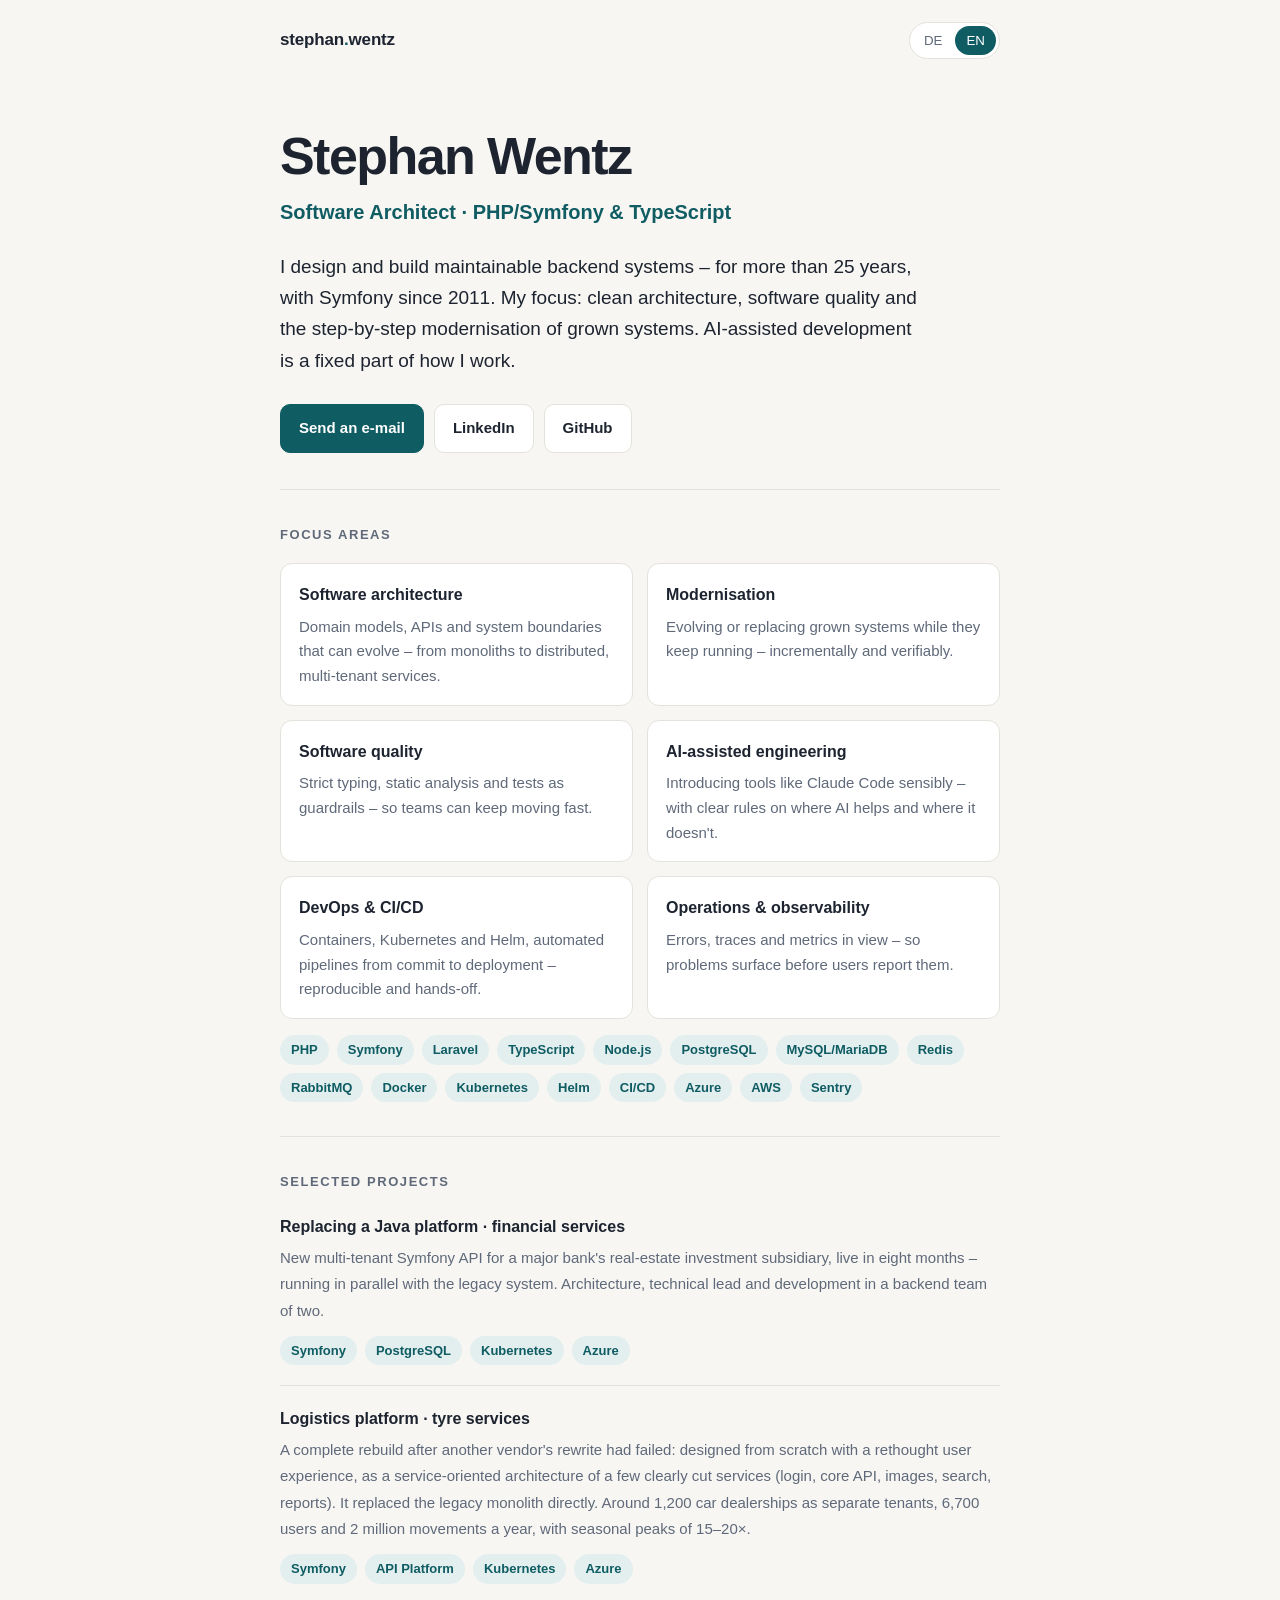
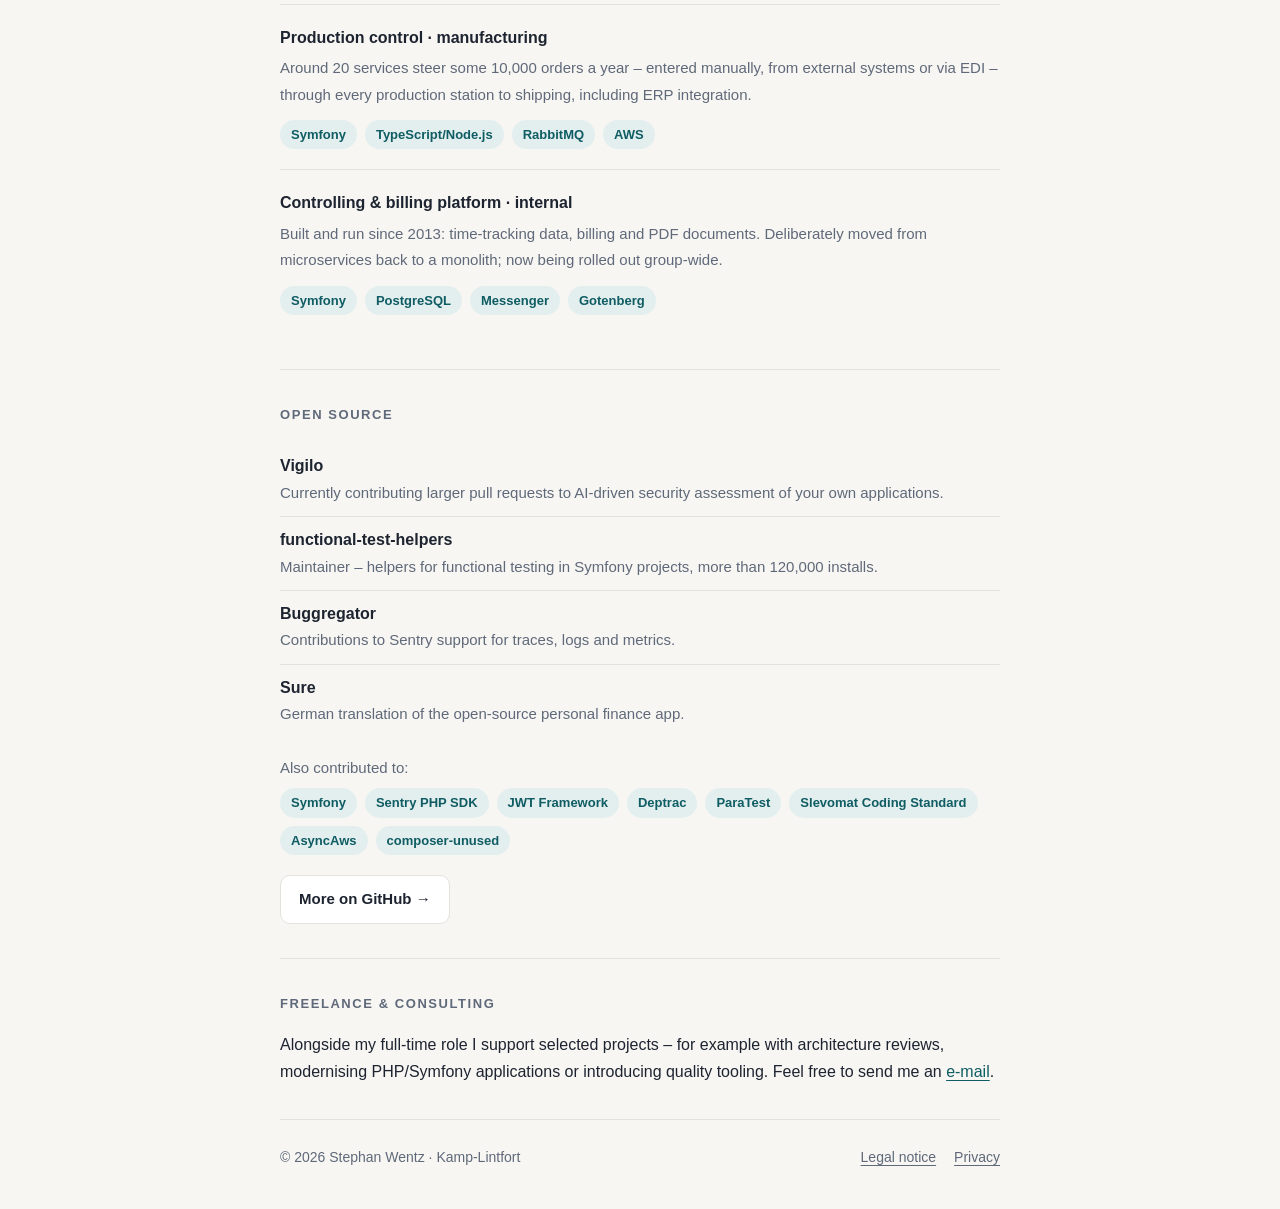
==== index.html @ f04473b8 "Open-Graph-Tags und Vorschaubild für geteilte Links Co-Authored-By: Claude Opus 5.5 <noreply@anthrop" ====
<!doctype html>
<html lang="de">
<head>
<meta charset="utf-8">
<meta name="viewport" content="width=device-width, initial-scale=1">
<title>Stephan Wentz – Software Architect</title>
<meta name="title-de" content="Stephan Wentz – Software Architect">
<meta name="title-en" content="Stephan Wentz – Software Architect">
<meta name="description" content="Stephan Wentz – Software Architect und Backend Engineer für PHP/Symfony und TypeScript. Architektur, Modernisierung, Software-Qualität und Open Source.">
<link rel="canonical" href="https://wentz.it/">
<meta property="og:type" content="website">
<meta property="og:url" content="https://wentz.it/">
<meta property="og:site_name" content="wentz.it">
<meta property="og:title" content="Stephan Wentz – Software Architect">
<meta property="og:description" content="Software Architect für PHP/Symfony und TypeScript: Architektur, Modernisierung gewachsener Systeme, Software-Qualität und Open Source.">
<meta property="og:image" content="https://wentz.it/og-image.png">
<meta property="og:image:width" content="1200">
<meta property="og:image:height" content="630">
<meta property="og:image:alt" content="Stephan Wentz – Software Architect · PHP/Symfony &amp; TypeScript">
<meta property="og:locale" content="de_DE">
<meta property="og:locale:alternate" content="en_US">
<meta name="twitter:card" content="summary_large_image">
<link rel="icon" href="favicon.svg" type="image/svg+xml">
<link rel="icon" href="favicon.ico" sizes="any">
<link rel="apple-touch-icon" href="apple-touch-icon.png">
<link rel="stylesheet" href="style.css">
<script src="lang.js"></script>
</head>
<body>
<div class="wrap">
  <header class="top">
    <a class="mark" href="/">stephan<span>.</span>wentz</a>
    <div class="langswitch" role="group" aria-label="Sprache / Language">
      <button type="button" data-lang="de" aria-pressed="true">DE</button>
      <button type="button" data-lang="en" aria-pressed="false">EN</button>
    </div>
  </header>

  <main>
    <div class="hero">
      <h1>Stephan Wentz</h1>
      <p class="role">Software Architect · PHP/Symfony &amp; TypeScript</p>
      <p class="lead" lang="de">Ich entwerfe und baue wartbare Backend-Systeme – seit über 25 Jahren, seit 2011 mit Symfony. Mein Fokus: saubere Architektur, Software-Qualität und die schrittweise Modernisierung gewachsener Systeme. KI-gestützte Entwicklung gehört für mich fest zum Alltag.</p>
      <p class="lead" lang="en">I design and build maintainable backend systems – for more than 25 years, with Symfony since 2011. My focus: clean architecture, software quality and the step-by-step modernisation of grown systems. AI-assisted development is a fixed part of how I work.</p>
      <div class="cta">
        <a class="btn primary" href="mailto:stephan@wentz.it"><span lang="de">E-Mail schreiben</span><span lang="en">Send an e-mail</span></a>
        <a class="btn" href="https://www.linkedin.com/in/stephan-wentz" rel="me">LinkedIn</a>
        <a class="btn" href="https://github.com/temp" rel="me">GitHub</a>
      </div>
    </div>

    <section>
      <h2><span lang="de">Schwerpunkte</span><span lang="en">Focus areas</span></h2>
      <div class="grid">
        <div class="card">
          <h3 lang="de">Software-Architektur</h3><h3 lang="en">Software architecture</h3>
          <p lang="de">Domänenmodelle, Schnittstellen und Systemgrenzen, die mitwachsen – vom Monolithen bis zu verteilten, mandantenfähigen Services.</p>
          <p lang="en">Domain models, APIs and system boundaries that can evolve – from monoliths to distributed, multi-tenant services.</p>
        </div>
        <div class="card">
          <h3 lang="de">Modernisierung</h3><h3 lang="en">Modernisation</h3>
          <p lang="de">Gewachsene Systeme im laufenden Betrieb weiterentwickeln oder ablösen – schrittweise und überprüfbar.</p>
          <p lang="en">Evolving or replacing grown systems while they keep running – incrementally and verifiably.</p>
        </div>
        <div class="card">
          <h3 lang="de">Software-Qualität</h3><h3 lang="en">Software quality</h3>
          <p lang="de">Strikte Typisierung, statische Analyse und Tests als Leitplanken – damit Teams schnell bleiben.</p>
          <p lang="en">Strict typing, static analysis and tests as guardrails – so teams can keep moving fast.</p>
        </div>
        <div class="card">
          <h3 lang="de">KI-gestützte Entwicklung</h3><h3 lang="en">AI-assisted engineering</h3>
          <p lang="de">Werkzeuge wie Claude Code sinnvoll einführen – mit klaren Regeln, wo KI hilft und wo nicht.</p>
          <p lang="en">Introducing tools like Claude Code sensibly – with clear rules on where AI helps and where it doesn't.</p>
        </div>
        <div class="card">
          <h3>DevOps &amp; CI/CD</h3>
          <p lang="de">Container, Kubernetes und Helm, automatisierte Pipelines vom Commit bis zum Deployment – reproduzierbar und ohne Handarbeit.</p>
          <p lang="en">Containers, Kubernetes and Helm, automated pipelines from commit to deployment – reproducible and hands-off.</p>
        </div>
        <div class="card">
          <h3 lang="de">Betrieb &amp; Observability</h3><h3 lang="en">Operations &amp; observability</h3>
          <p lang="de">Fehler, Traces und Metriken im Blick – damit Probleme auffallen, bevor Nutzer sie melden.</p>
          <p lang="en">Errors, traces and metrics in view – so problems surface before users report them.</p>
        </div>
      </div>
      <div class="tags">
        <span class="tag">PHP</span><span class="tag">Symfony</span><span class="tag">Laravel</span><span class="tag">TypeScript</span><span class="tag">Node.js</span>
        <span class="tag">PostgreSQL</span><span class="tag">MySQL/MariaDB</span><span class="tag">Redis</span><span class="tag">RabbitMQ</span><span class="tag">Docker</span><span class="tag">Kubernetes</span>
        <span class="tag">Helm</span><span class="tag">CI/CD</span><span class="tag">Azure</span><span class="tag">AWS</span><span class="tag">Sentry</span>
      </div>
    </section>

    <section>
      <h2><span lang="de">Ausgewählte Projekte</span><span lang="en">Selected projects</span></h2>
      <ul class="plain projects">
        <li>
          <strong lang="de">Ablösung einer Java-Plattform · Finanzdienstleister</strong>
          <strong lang="en">Replacing a Java platform · financial services</strong>
          <span lang="de">Neue, mandantenfähige Symfony-API für die Immobilien-Investmenttochter einer Großbank, in acht Monaten live – im Parallelbetrieb mit dem Altsystem. Architektur, technische Leitung und Entwicklung in einem Backend-Team von zwei Personen.</span>
          <span lang="en">New multi-tenant Symfony API for a major bank's real-estate investment subsidiary, live in eight months – running in parallel with the legacy system. Architecture, technical lead and development in a backend team of two.</span>
          <span class="tags"><span class="tag">Symfony</span><span class="tag">PostgreSQL</span><span class="tag">Kubernetes</span><span class="tag">Azure</span></span>
        </li>
        <li>
          <strong lang="de">Logistikplattform · Reifenservice</strong>
          <strong lang="en">Logistics platform · tyre services</strong>
          <span lang="de">Kompletter Neubau, nachdem der Rewrite eines anderen Anbieters gescheitert war: von Grund auf neu konzipiert, Bedienung neu gedacht, als serviceorientierte Architektur mit wenigen, klar geschnittenen Services (Login, Kern-API, Bilder, Suche, Reports). Löste den alten Monolithen direkt ab. Rund 1.200 Autohäuser als eigene Mandanten, 6.700 Nutzer und 2 Mio. Bewegungen pro Jahr, mit saisonalen Lastspitzen um das 15- bis 20-Fache.</span>
          <span lang="en">A complete rebuild after another vendor's rewrite had failed: designed from scratch with a rethought user experience, as a service-oriented architecture of a few clearly cut services (login, core API, images, search, reports). It replaced the legacy monolith directly. Around 1,200 car dealerships as separate tenants, 6,700 users and 2 million movements a year, with seasonal peaks of 15–20×.</span>
          <span class="tags"><span class="tag">Symfony</span><span class="tag">API Platform</span><span class="tag">Kubernetes</span><span class="tag">Azure</span></span>
        </li>
        <li>
          <strong lang="de">Fertigungssteuerung · Industrie</strong>
          <strong lang="en">Production control · manufacturing</strong>
          <span lang="de">Rund 20 Services steuern jährlich etwa 10.000 Aufträge – manuell, aus Fremdsystemen oder per EDI – durch alle Fertigungsstationen bis zum Versand, inklusive ERP-Anbindung.</span>
          <span lang="en">Around 20 services steer some 10,000 orders a year – entered manually, from external systems or via EDI – through every production station to shipping, including ERP integration.</span>
          <span class="tags"><span class="tag">Symfony</span><span class="tag">TypeScript/Node.js</span><span class="tag">RabbitMQ</span><span class="tag">AWS</span></span>
        </li>
        <li>
          <strong lang="de">Controlling- &amp; Abrechnungsplattform · intern</strong>
          <strong lang="en">Controlling &amp; billing platform · internal</strong>
          <span lang="de">Seit 2013 entwickelt und betrieben: Zeiterfassungsdaten, Abrechnung und PDF-Dokumente. Bewusst von Microservices zurück zum Monolithen geführt; wird inzwischen gruppenweit eingeführt.</span>
          <span lang="en">Built and run since 2013: time-tracking data, billing and PDF documents. Deliberately moved from microservices back to a monolith; now being rolled out group-wide.</span>
          <span class="tags"><span class="tag">Symfony</span><span class="tag">PostgreSQL</span><span class="tag">Messenger</span><span class="tag">Gotenberg</span></span>
        </li>
      </ul>
    </section>

    <section>
      <h2>Open Source</h2>
      <ul class="plain">
        <li><strong><a href="https://github.com/certeu/vigilo">Vigilo</a></strong>
          <span lang="de">Aktuell größere Beiträge zur KI-gestützten Sicherheitsprüfung eigener Anwendungen.</span>
          <span lang="en">Currently contributing larger pull requests to AI-driven security assessment of your own applications.</span></li>
        <li><strong><a href="https://github.com/brainbits/functional-test-helpers">functional-test-helpers</a></strong>
          <span lang="de">Maintainer – Hilfsmittel für funktionale Tests in Symfony-Projekten, über 120.000 Installationen.</span>
          <span lang="en">Maintainer – helpers for functional testing in Symfony projects, more than 120,000 installs.</span></li>
        <li><strong><a href="https://github.com/buggregator">Buggregator</a></strong>
          <span lang="de">Beiträge zur Sentry-Unterstützung für Traces, Logs und Metriken.</span>
          <span lang="en">Contributions to Sentry support for traces, logs and metrics.</span></li>
        <li><strong><a href="https://github.com/we-promise/sure">Sure</a></strong>
          <span lang="de">Deutsche Übersetzung der Open-Source-Finanz-App.</span>
          <span lang="en">German translation of the open-source personal finance app.</span></li>
      </ul>
      <p style="margin:18px 0 8px;color:var(--muted);font-size:15px"><span lang="de">Außerdem Beiträge zu:</span><span lang="en">Also contributed to:</span></p>
      <div class="tags" style="margin-top:0">
        <a class="tag" href="https://github.com/symfony/symfony">Symfony</a>
        <a class="tag" href="https://github.com/getsentry/sentry-php">Sentry PHP SDK</a>
        <a class="tag" href="https://github.com/web-token/jwt-framework">JWT Framework</a>
        <a class="tag" href="https://github.com/deptrac/deptrac">Deptrac</a>
        <a class="tag" href="https://github.com/paratestphp/paratest">ParaTest</a>
        <a class="tag" href="https://github.com/slevomat/coding-standard">Slevomat Coding Standard</a>
        <a class="tag" href="https://github.com/async-aws/aws">AsyncAws</a>
        <a class="tag" href="https://github.com/composer-unused/composer-unused">composer-unused</a>
      </div>
      <p style="margin:20px 0 0"><a class="btn" href="https://github.com/temp"><span lang="de">Mehr auf GitHub →</span><span lang="en">More on GitHub →</span></a></p>
    </section>

    <section>
      <h2><span lang="de">Freelance &amp; Beratung</span><span lang="en">Freelance &amp; consulting</span></h2>
      <p lang="de" style="margin:0">Neben meiner Festanstellung unterstütze ich ausgewählte Projekte – etwa bei Architektur-Reviews, der Modernisierung von PHP/Symfony-Anwendungen oder der Einführung von Qualitätswerkzeugen. Schreib mir gern eine <a href="mailto:stephan@wentz.it">E-Mail</a>.</p>
      <p lang="en" style="margin:0">Alongside my full-time role I support selected projects – for example with architecture reviews, modernising PHP/Symfony applications or introducing quality tooling. Feel free to send me an <a href="mailto:stephan@wentz.it">e-mail</a>.</p>
    </section>
  </main>

  <footer>
    <span>© 2026 Stephan Wentz · Kamp-Lintfort</span>
    <nav>
      <a href="impressum.html"><span lang="de">Impressum</span><span lang="en">Legal notice</span></a>
      <a href="datenschutz.html"><span lang="de">Datenschutz</span><span lang="en">Privacy</span></a>
    </nav>
  </footer>
</div>
</body>
</html>
---- style.css ----
:root{
  --bg:#f7f6f3; --surface:#ffffff; --ink:#1d2430; --muted:#5f6979; --line:#e3e2dc;
  --accent:#0f5c63; --accent-soft:#e3efef; --on-accent:#ffffff;
  --maxw:760px;
}
@media (prefers-color-scheme: dark){
  :root{ --bg:#14181d; --surface:#1b2027; --ink:#e7eaee; --muted:#9aa4b1; --line:#2a313a;
         --accent:#5fb3ba; --accent-soft:#1f3337; --on-accent:#0b1f22; }
}
*{box-sizing:border-box}
html{-webkit-text-size-adjust:100%}
body{margin:0;background:var(--bg);color:var(--ink);
  font:16px/1.65 -apple-system,BlinkMacSystemFont,"Segoe UI",Inter,Roboto,Helvetica,Arial,sans-serif}
a{color:var(--accent);text-decoration-thickness:1px;text-underline-offset:3px}
a:hover{text-decoration-thickness:2px}
.wrap{max-width:var(--maxw);margin:0 auto;padding:0 20px}

/* language switching */
html[lang="de"] [lang="en"]:not(html), html[lang="en"] [lang="de"]:not(html){display:none !important}

header.top{display:flex;justify-content:space-between;align-items:center;padding:22px 0}
.mark{font-weight:700;letter-spacing:-.01em;color:var(--ink);text-decoration:none;font-size:17px}
.mark span{color:var(--accent)}
.langswitch{display:flex;gap:2px;border:1px solid var(--line);border-radius:999px;padding:3px;background:var(--surface)}
.langswitch button{border:0;background:transparent;color:var(--muted);font:600 13px/1 inherit;
  padding:7px 11px;border-radius:999px;cursor:pointer}
.langswitch button[aria-pressed="true"]{background:var(--accent);color:var(--on-accent)}

.hero{padding:48px 0 36px}
.hero h1{font-size:clamp(34px,7vw,52px);line-height:1.05;letter-spacing:-.03em;margin:0 0 12px}
.hero .role{font-size:clamp(17px,3vw,20px);color:var(--accent);font-weight:600;margin:0 0 22px}
.hero p.lead{font-size:clamp(17px,2.6vw,19px);margin:0;max-width:640px}
.cta{display:flex;flex-wrap:wrap;gap:10px;margin-top:28px}
.btn{display:inline-flex;align-items:center;gap:8px;padding:11px 18px;border-radius:10px;
  font-weight:600;font-size:15px;text-decoration:none;border:1px solid var(--line);
  background:var(--surface);color:var(--ink)}
.btn.primary{background:var(--accent);border-color:var(--accent);color:var(--on-accent)}
.btn:hover{border-color:var(--accent)}

section{padding:34px 0;border-top:1px solid var(--line)}
section h2{font-size:13px;text-transform:uppercase;letter-spacing:.12em;color:var(--muted);margin:0 0 18px;font-weight:700}
.grid{display:grid;grid-template-columns:repeat(2,minmax(0,1fr));gap:14px}
@media (max-width:600px){.grid{grid-template-columns:1fr}}
.card{background:var(--surface);border:1px solid var(--line);border-radius:12px;padding:18px 18px 16px}
.card h3{margin:0 0 6px;font-size:16px}
.card p{margin:0;color:var(--muted);font-size:15px}
ul.plain{list-style:none;margin:0;padding:0}
ul.plain li{padding:10px 0;border-bottom:1px solid var(--line)}
ul.plain li:last-child{border-bottom:0}
ul.plain li strong{display:block}
ul.plain li span{color:var(--muted);font-size:15px}
.tags{display:flex;flex-wrap:wrap;gap:8px;margin-top:16px}
.tag{background:var(--accent-soft);color:var(--accent);border-radius:999px;padding:4px 11px;font-size:13px;font-weight:600}
a.tag{text-decoration:none}
a.tag:hover{background:var(--accent);color:var(--on-accent)}
ul.plain li strong a{color:var(--ink);text-decoration:none}
ul.plain li strong a:hover{color:var(--accent);text-decoration:underline}

footer{border-top:1px solid var(--line);padding:26px 0 40px;color:var(--muted);font-size:14px;
  display:flex;flex-wrap:wrap;gap:8px 20px;justify-content:space-between}
footer nav{display:flex;gap:18px}
footer a{color:var(--muted)}

/* legal pages */
.legal{padding:20px 0 40px}
.legal h1{font-size:30px;letter-spacing:-.02em;margin:10px 0 20px}
.legal h2{font-size:18px;margin:28px 0 8px}
.legal p,.legal li{color:var(--ink)}
.legal .note{color:var(--muted);font-size:14px}
ul.plain li span.tags{display:flex}
ul.plain li span.tag{color:var(--accent);font-size:13px}
ul.projects li{padding:20px 0}
ul.projects li:first-child{padding-top:4px}
ul.projects li strong{margin-bottom:4px}
ul.projects li span.tags{margin-top:12px}
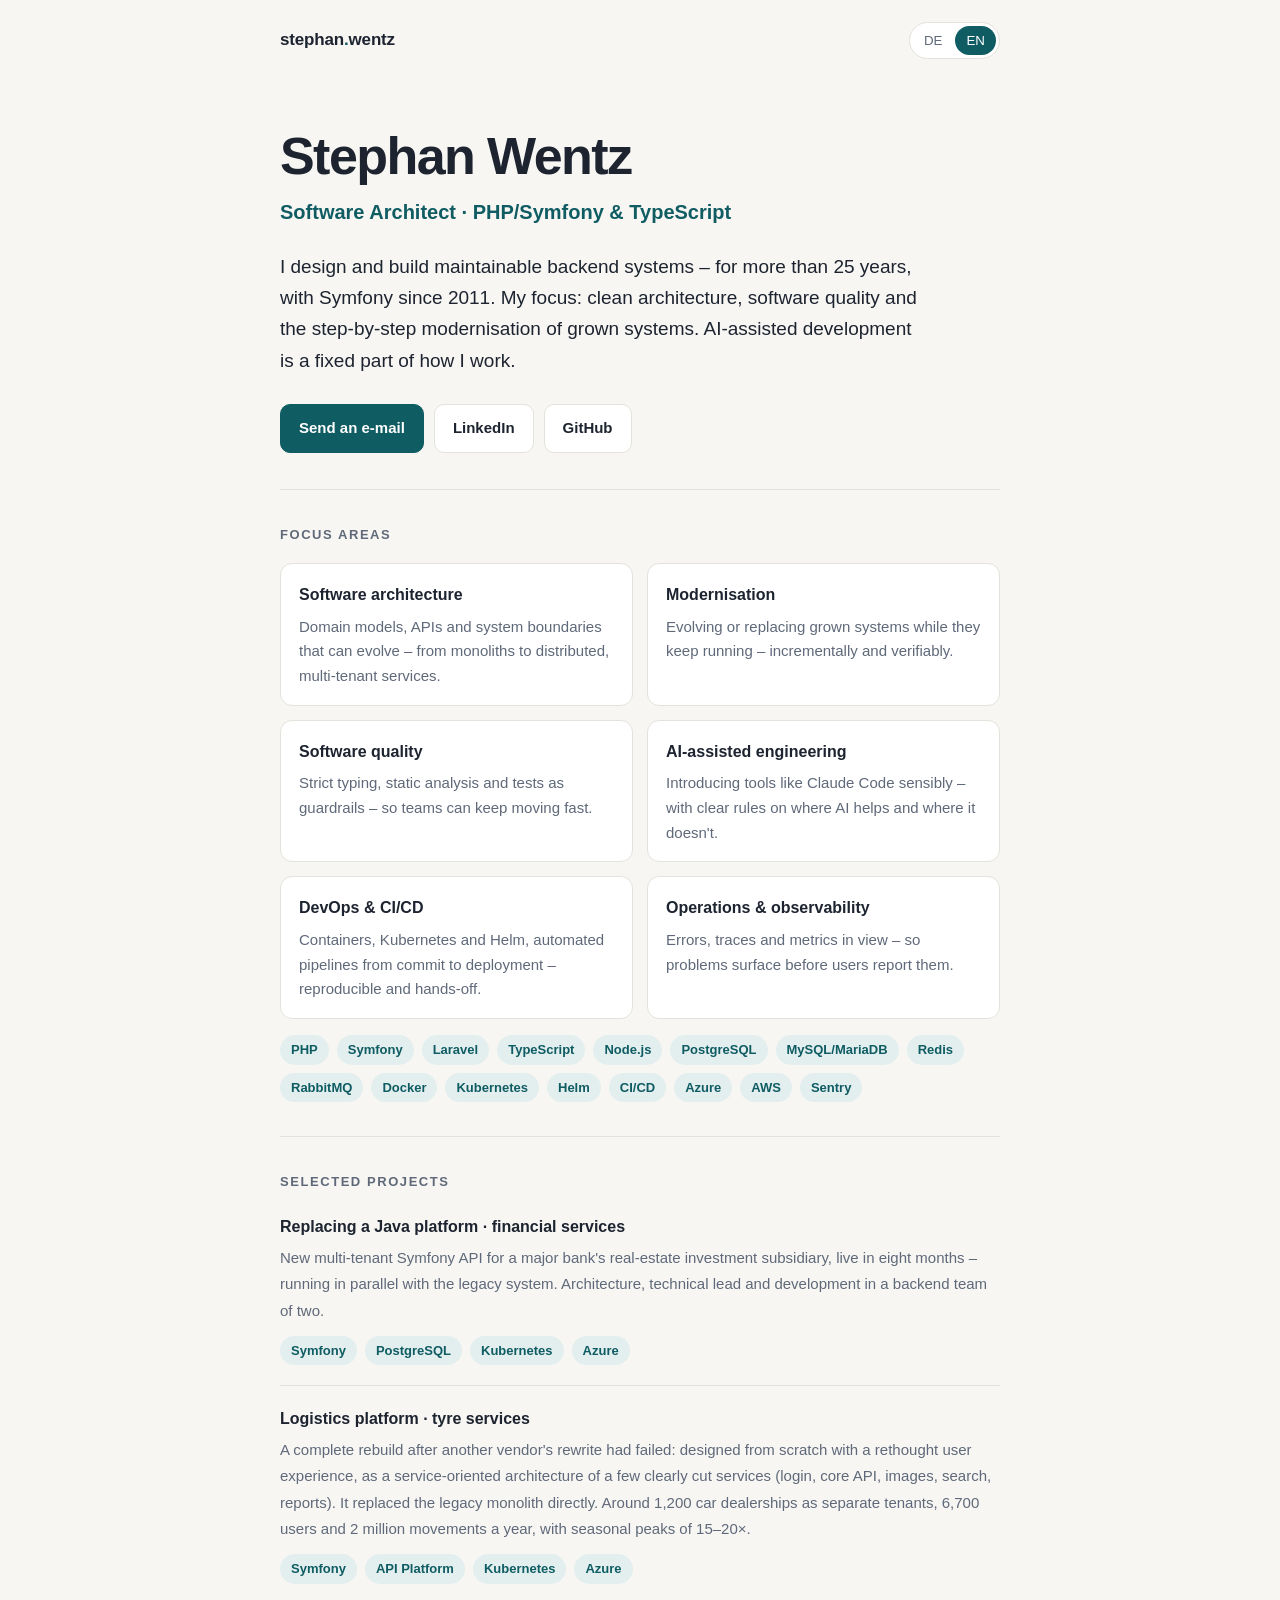
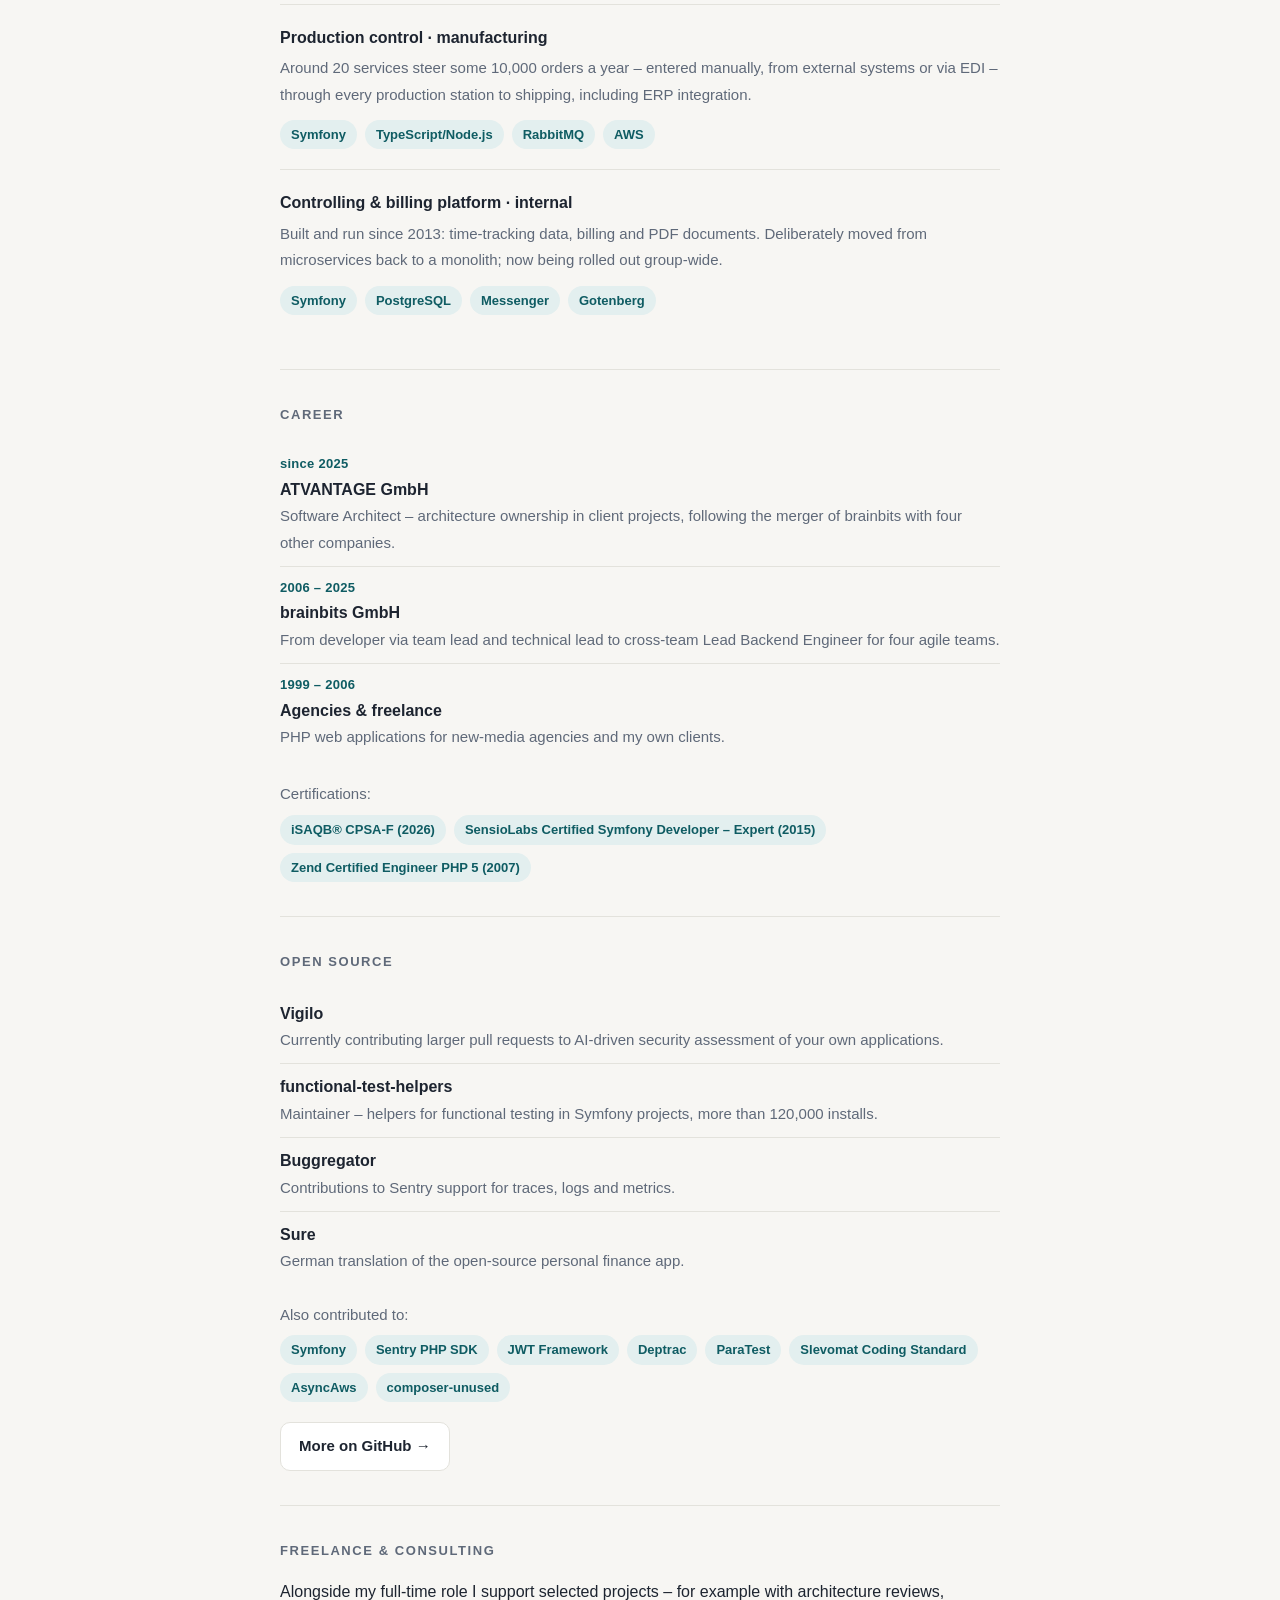
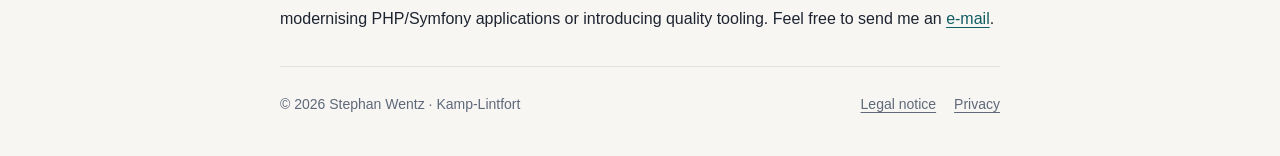
==== commit f53a9c33: "Werdegang und Zertifizierungen ergänzt Co-Authored-By: Claude Opus 5.5 <noreply@anthropic.com> Claud" ====
--- a/index.html
+++ b/index.html
@@ -125,6 +125,30 @@
     </section>
 
     <section>
+      <h2><span lang="de">Werdegang</span><span lang="en">Career</span></h2>
+      <ul class="plain career">
+        <li><span class="when"><span lang="de">seit 2025</span><span lang="en">since 2025</span></span>
+          <strong>ATVANTAGE GmbH</strong>
+          <span lang="de">Software Architect – Architekturverantwortung in Kundenprojekten, nach der Fusion von brainbits mit vier weiteren Unternehmen.</span>
+          <span lang="en">Software Architect – architecture ownership in client projects, following the merger of brainbits with four other companies.</span></li>
+        <li><span class="when">2006 – 2025</span>
+          <strong>brainbits GmbH</strong>
+          <span lang="de">Vom Entwickler über Team- und Fachleitung zum teamübergreifenden Lead Backend Engineer für vier agile Teams.</span>
+          <span lang="en">From developer via team lead and technical lead to cross-team Lead Backend Engineer for four agile teams.</span></li>
+        <li><span class="when">1999 – 2006</span>
+          <strong><span lang="de">Agenturen &amp; Freelance</span><span lang="en">Agencies &amp; freelance</span></strong>
+          <span lang="de">Webanwendungen mit PHP für Agenturen für neue Medien und eigene Kunden.</span>
+          <span lang="en">PHP web applications for new-media agencies and my own clients.</span></li>
+      </ul>
+      <p style="margin:22px 0 8px;color:var(--muted);font-size:15px"><span lang="de">Zertifizierungen:</span><span lang="en">Certifications:</span></p>
+      <div class="tags" style="margin-top:0">
+        <span class="tag">iSAQB® CPSA-F (2026)</span>
+        <span class="tag">SensioLabs Certified Symfony Developer – Expert (2015)</span>
+        <span class="tag">Zend Certified Engineer PHP 5 (2007)</span>
+      </div>
+    </section>
+
+    <section>
       <h2>Open Source</h2>
       <ul class="plain">
         <li><strong><a href="https://github.com/certeu/vigilo">Vigilo</a></strong>
--- a/style.css
+++ b/style.css
@@ -73,3 +73,5 @@
 ul.projects li:first-child{padding-top:4px}
 ul.projects li strong{margin-bottom:4px}
 ul.projects li span.tags{margin-top:12px}
+ul.career li .when{display:block;font-size:13px;font-weight:600;color:var(--accent);letter-spacing:.02em;margin-bottom:2px}
+ul.career li .when span, ul.plain li strong span{color:inherit;font-size:inherit}
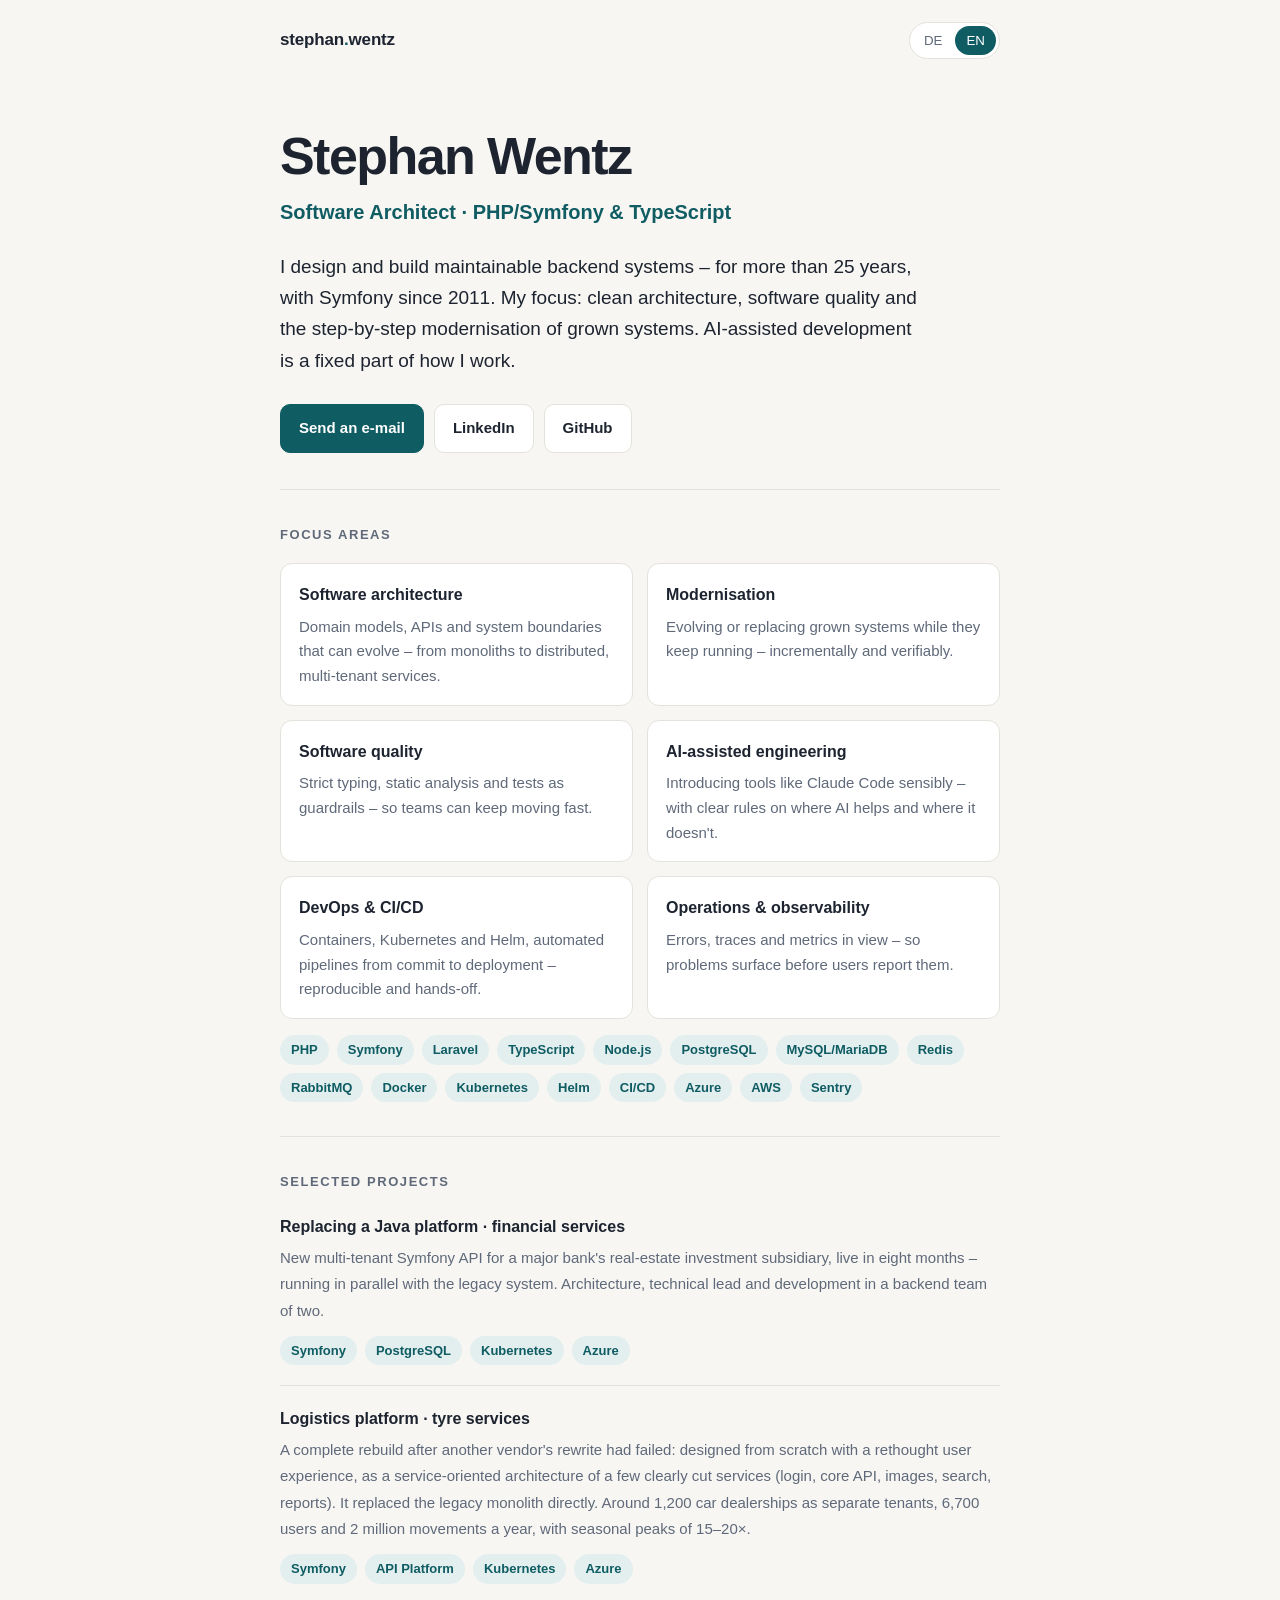
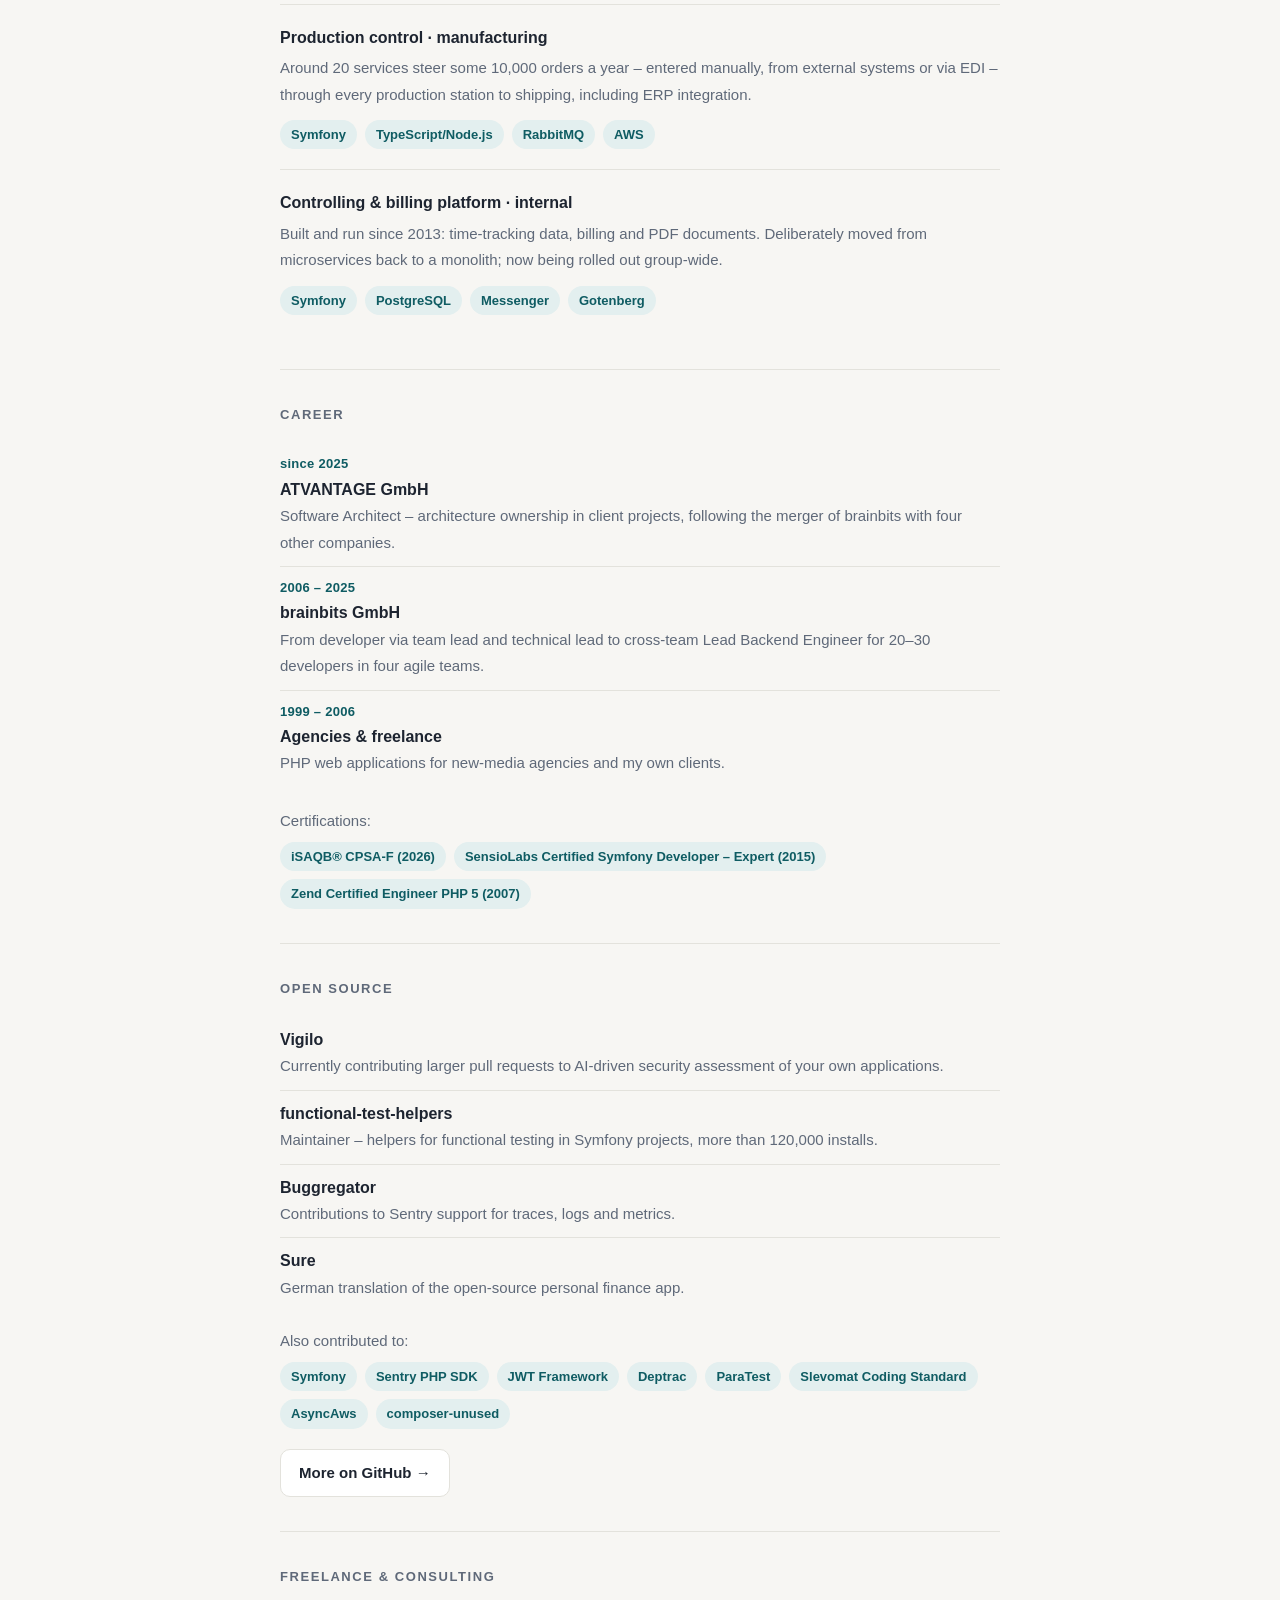
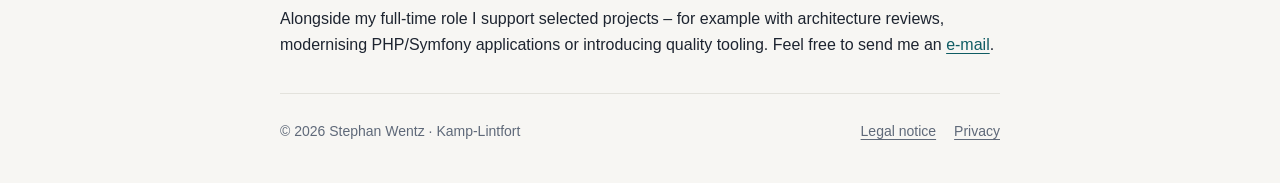
==== commit d017e4d2: "Werdegang: Teamgröße ergänzt Co-Authored-By: Claude Opus 5.5 <noreply@anthropic.com> Claude-Session:" ====
--- a/index.html
+++ b/index.html
@@ -133,8 +133,8 @@
           <span lang="en">Software Architect – architecture ownership in client projects, following the merger of brainbits with four other companies.</span></li>
         <li><span class="when">2006 – 2025</span>
           <strong>brainbits GmbH</strong>
-          <span lang="de">Vom Entwickler über Team- und Fachleitung zum teamübergreifenden Lead Backend Engineer für vier agile Teams.</span>
-          <span lang="en">From developer via team lead and technical lead to cross-team Lead Backend Engineer for four agile teams.</span></li>
+          <span lang="de">Vom Entwickler über Team- und Fachleitung zum teamübergreifenden Lead Backend Engineer für 20–30 Entwickler in vier agilen Teams.</span>
+          <span lang="en">From developer via team lead and technical lead to cross-team Lead Backend Engineer for 20–30 developers in four agile teams.</span></li>
         <li><span class="when">1999 – 2006</span>
           <strong><span lang="de">Agenturen &amp; Freelance</span><span lang="en">Agencies &amp; freelance</span></strong>
           <span lang="de">Webanwendungen mit PHP für Agenturen für neue Medien und eigene Kunden.</span>
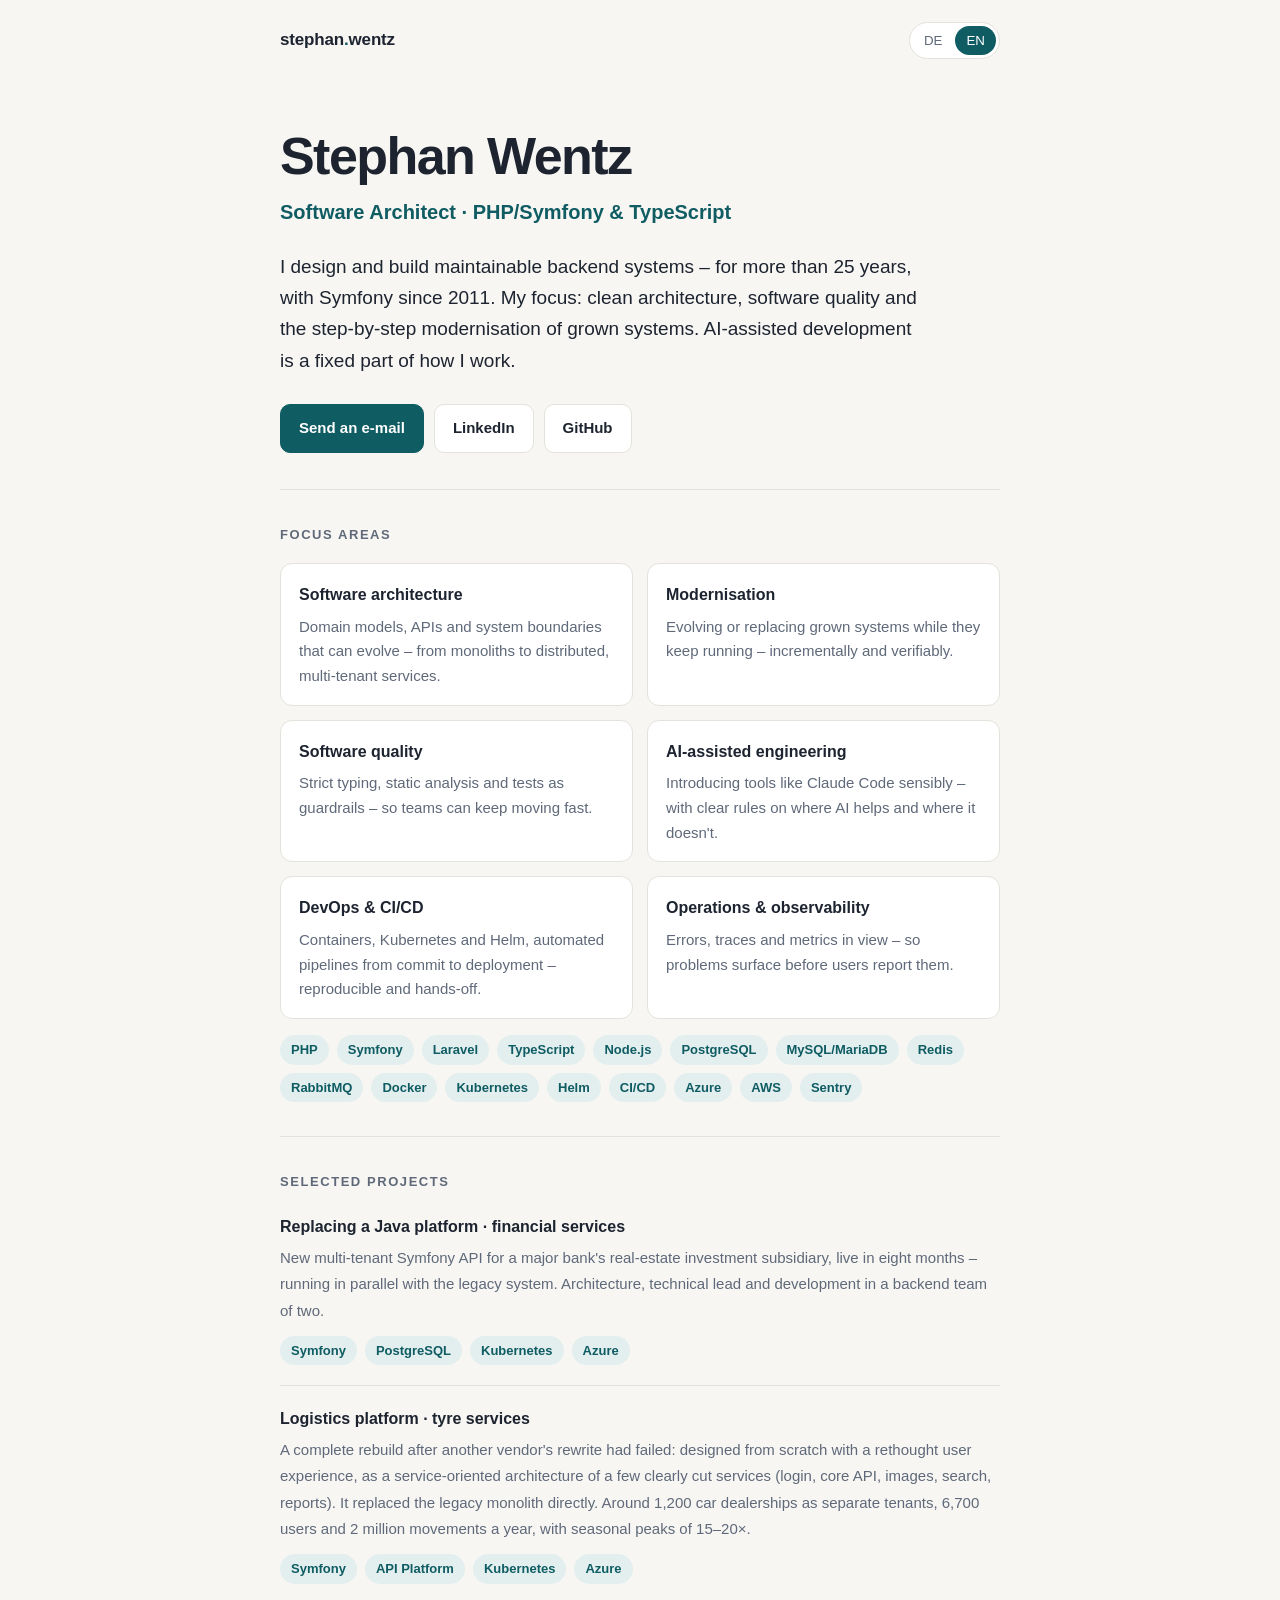
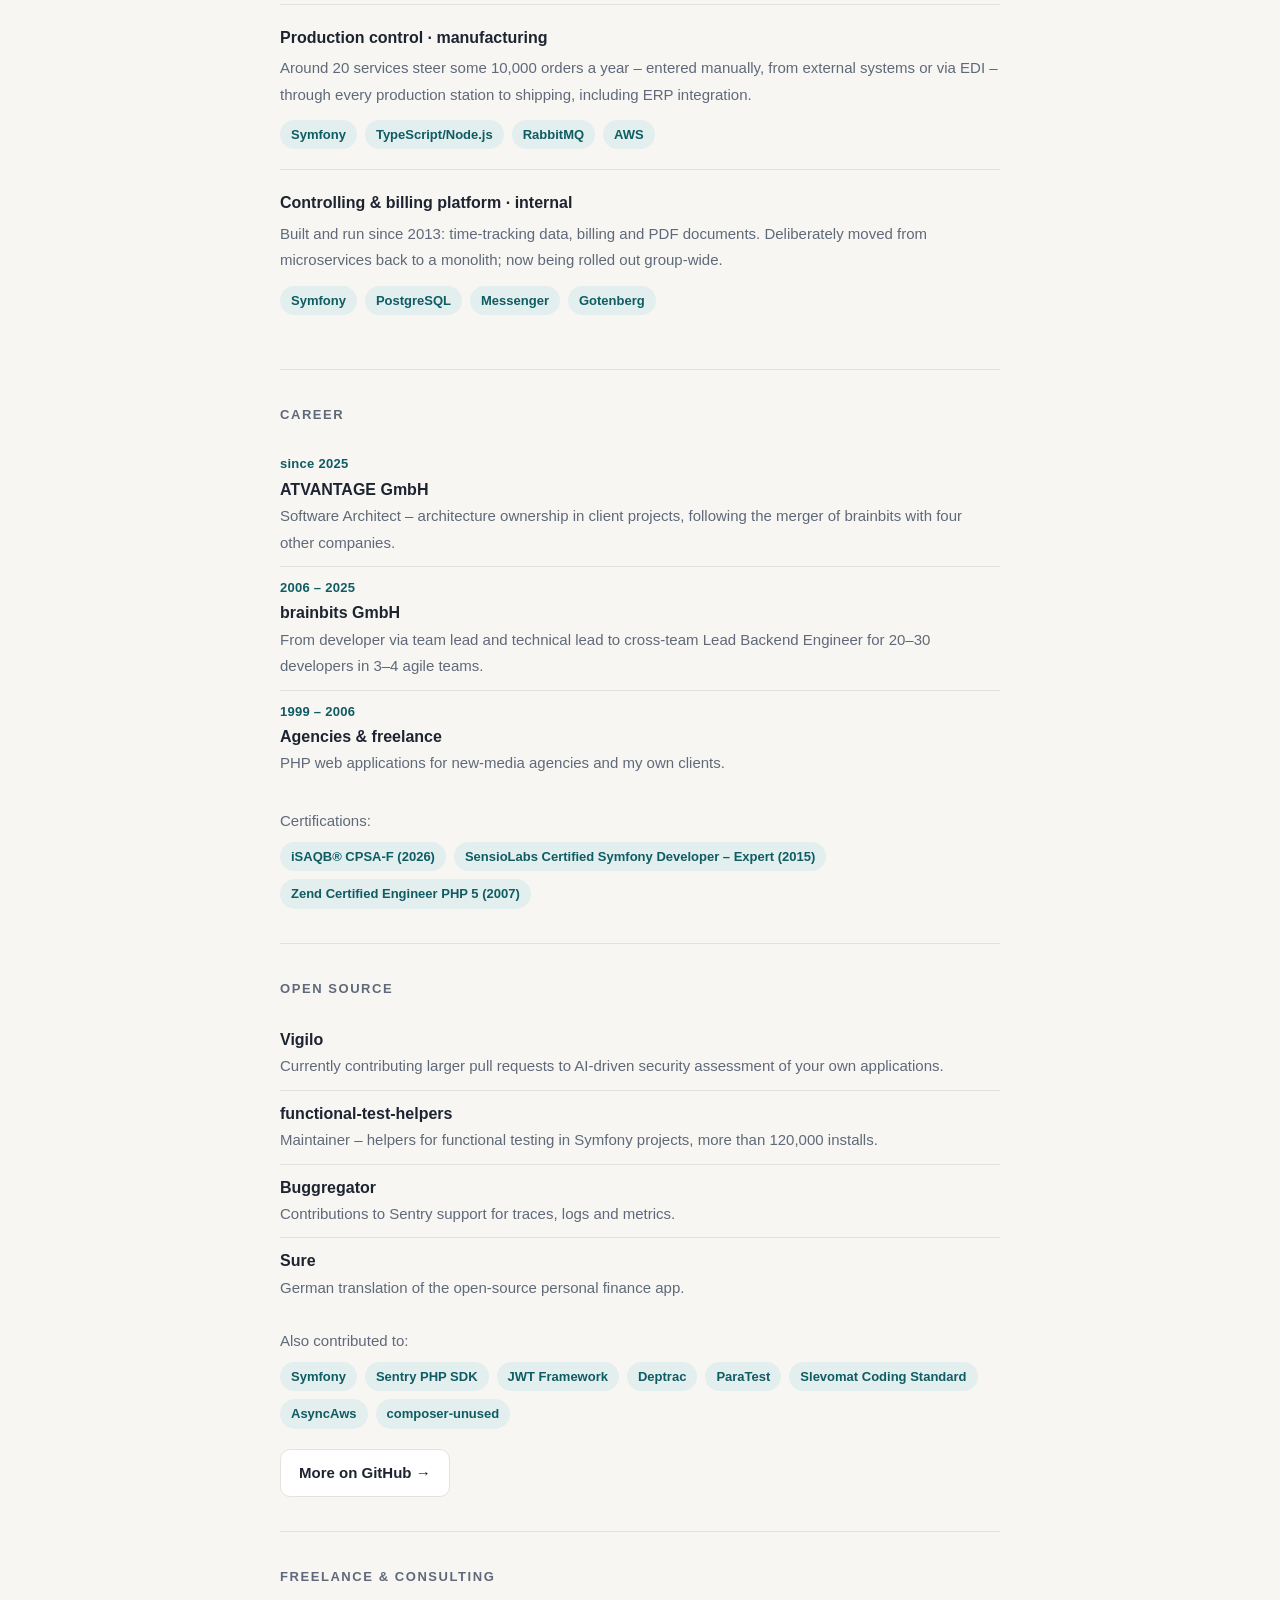
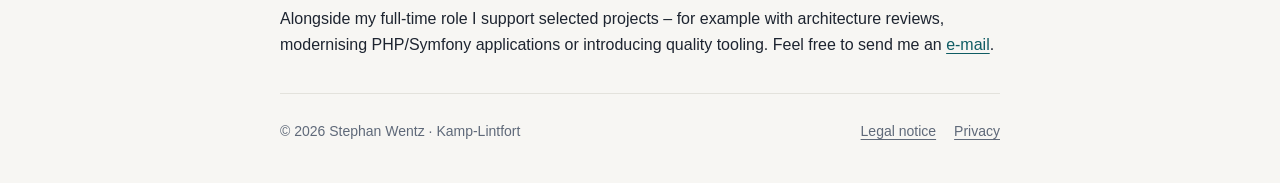
==== commit 7e032de9: "Werdegang: 3–4 Teams Co-Authored-By: Claude Opus 5.5 <noreply@anthropic.com> Claude-Session: https:/" ====
--- a/index.html
+++ b/index.html
@@ -133,8 +133,8 @@
           <span lang="en">Software Architect – architecture ownership in client projects, following the merger of brainbits with four other companies.</span></li>
         <li><span class="when">2006 – 2025</span>
           <strong>brainbits GmbH</strong>
-          <span lang="de">Vom Entwickler über Team- und Fachleitung zum teamübergreifenden Lead Backend Engineer für 20–30 Entwickler in vier agilen Teams.</span>
-          <span lang="en">From developer via team lead and technical lead to cross-team Lead Backend Engineer for 20–30 developers in four agile teams.</span></li>
+          <span lang="de">Vom Entwickler über Team- und Fachleitung zum teamübergreifenden Lead Backend Engineer für 20–30 Entwickler in 3–4 agilen Teams.</span>
+          <span lang="en">From developer via team lead and technical lead to cross-team Lead Backend Engineer for 20–30 developers in 3–4 agile teams.</span></li>
         <li><span class="when">1999 – 2006</span>
           <strong><span lang="de">Agenturen &amp; Freelance</span><span lang="en">Agencies &amp; freelance</span></strong>
           <span lang="de">Webanwendungen mit PHP für Agenturen für neue Medien und eigene Kunden.</span>
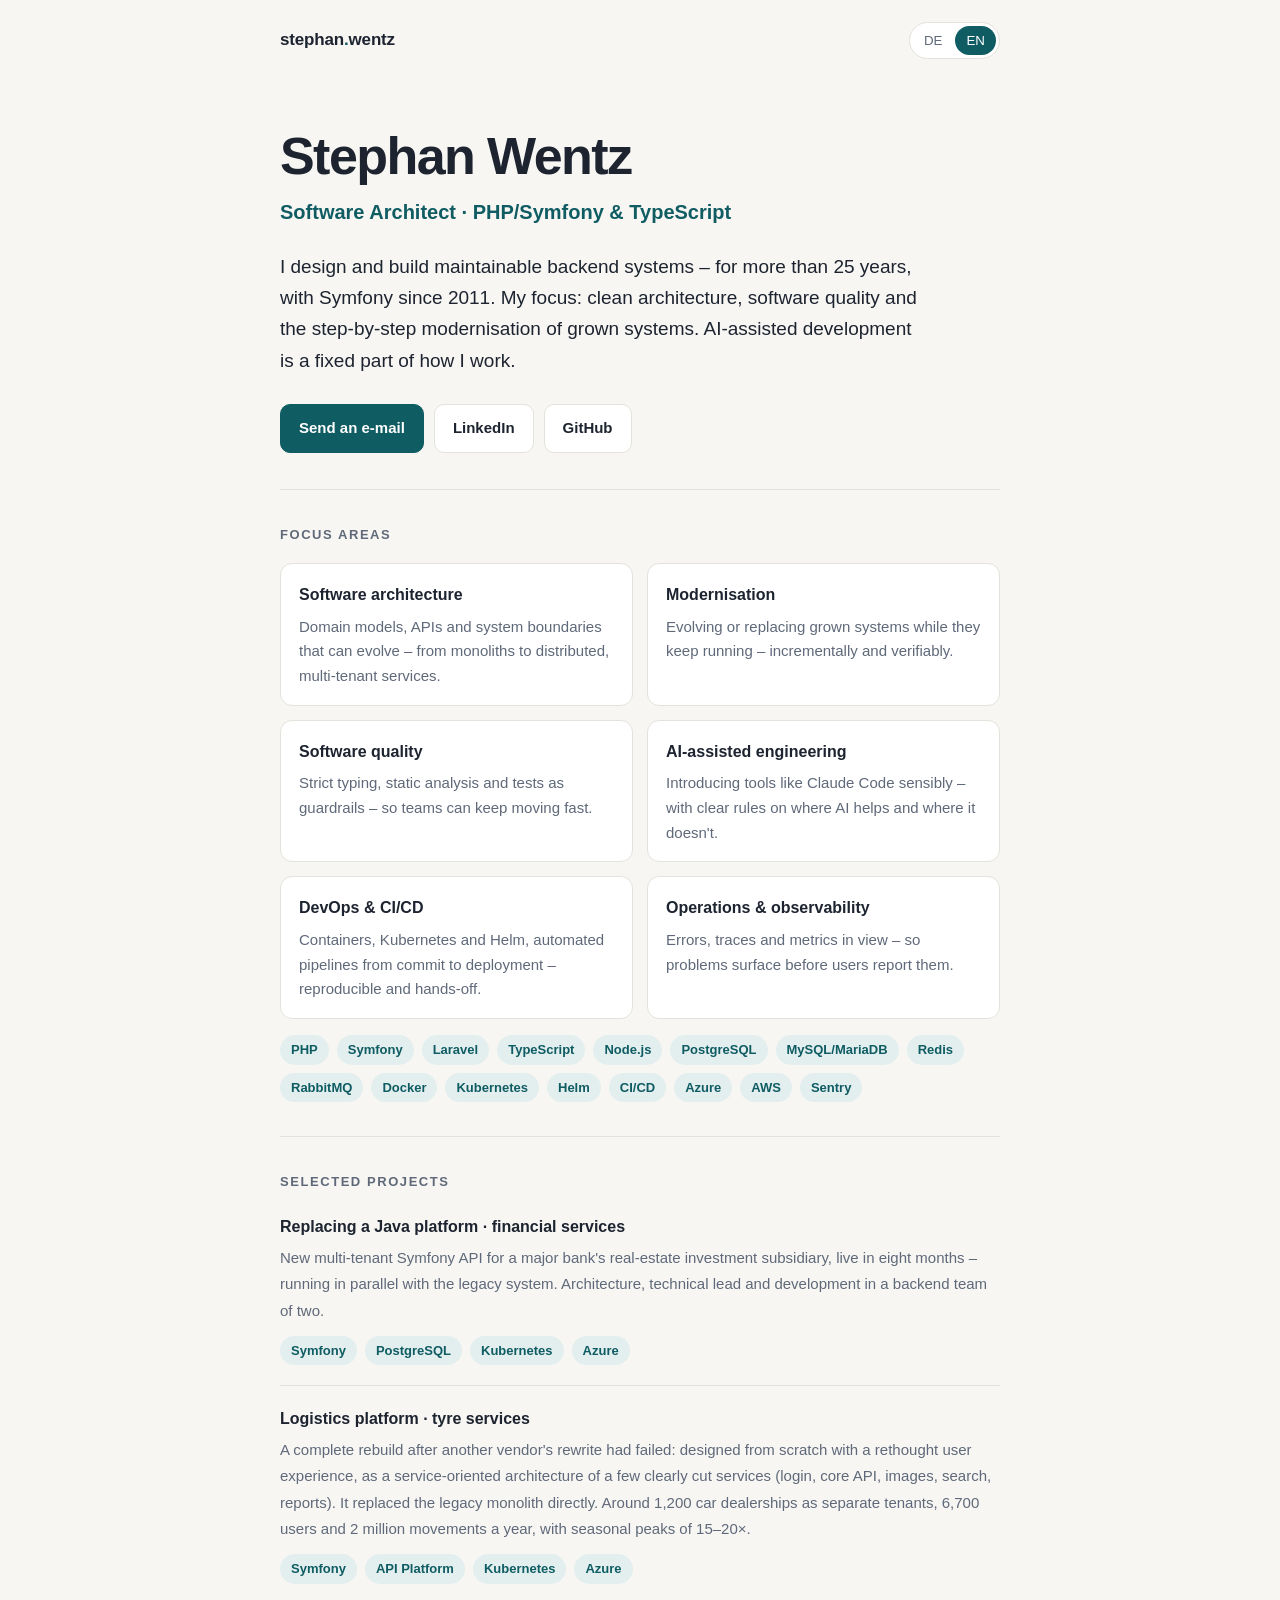
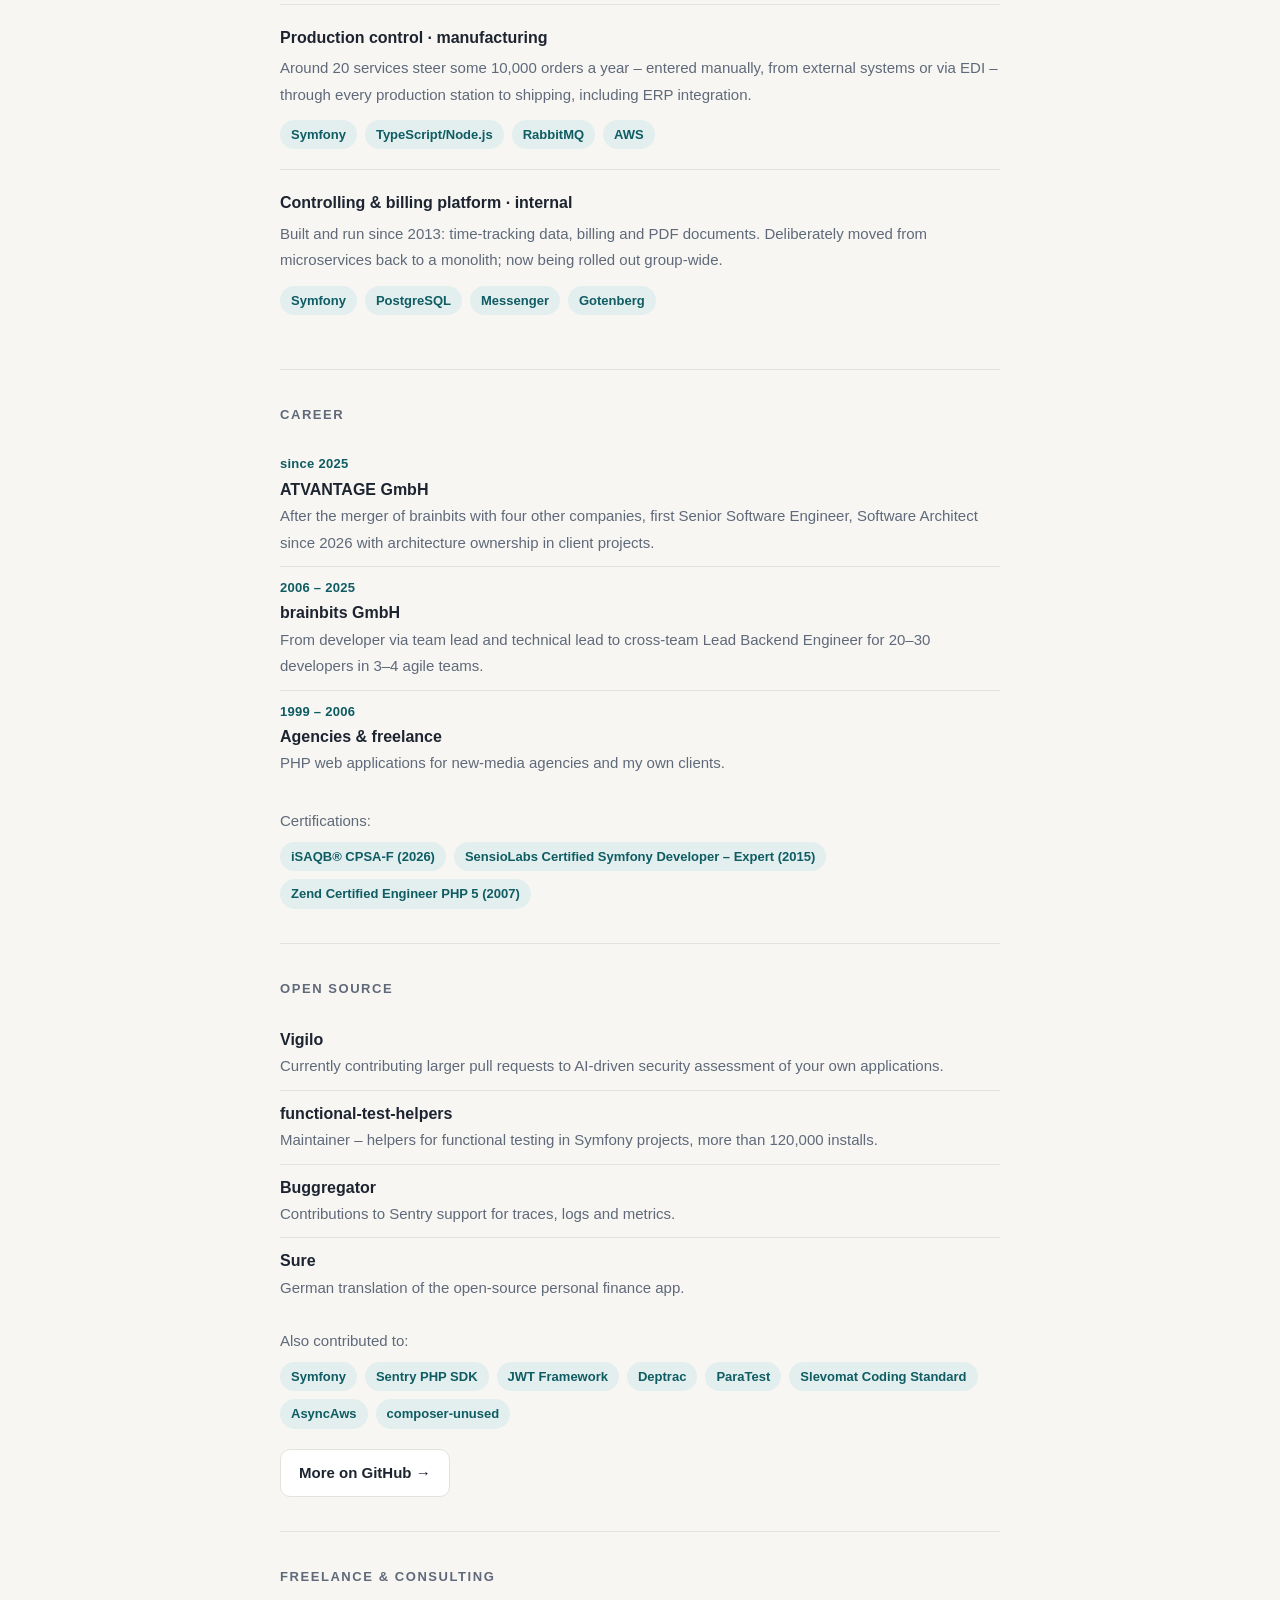
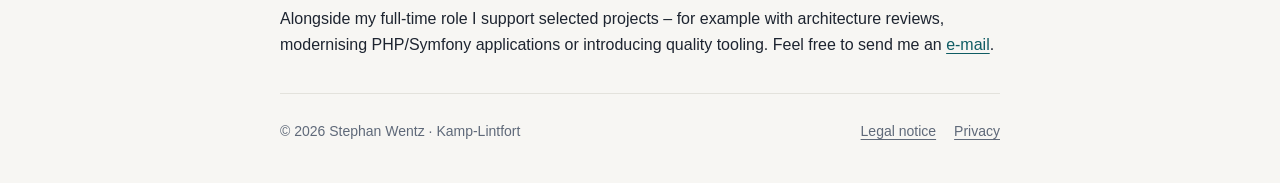
==== commit 2884f128: "Werdegang: Rollen bei ATVANTAGE präzisiert Co-Authored-By: Claude Opus 5.5 <noreply@anthropic.com> C" ====
--- a/index.html
+++ b/index.html
@@ -129,8 +129,8 @@
       <ul class="plain career">
         <li><span class="when"><span lang="de">seit 2025</span><span lang="en">since 2025</span></span>
           <strong>ATVANTAGE GmbH</strong>
-          <span lang="de">Software Architect – Architekturverantwortung in Kundenprojekten, nach der Fusion von brainbits mit vier weiteren Unternehmen.</span>
-          <span lang="en">Software Architect – architecture ownership in client projects, following the merger of brainbits with four other companies.</span></li>
+          <span lang="de">Nach der Fusion von brainbits mit vier weiteren Unternehmen zunächst Senior Software Engineer, seit 2026 Software Architect mit Architekturverantwortung in Kundenprojekten.</span>
+          <span lang="en">After the merger of brainbits with four other companies, first Senior Software Engineer, Software Architect since 2026 with architecture ownership in client projects.</span></li>
         <li><span class="when">2006 – 2025</span>
           <strong>brainbits GmbH</strong>
           <span lang="de">Vom Entwickler über Team- und Fachleitung zum teamübergreifenden Lead Backend Engineer für 20–30 Entwickler in 3–4 agilen Teams.</span>
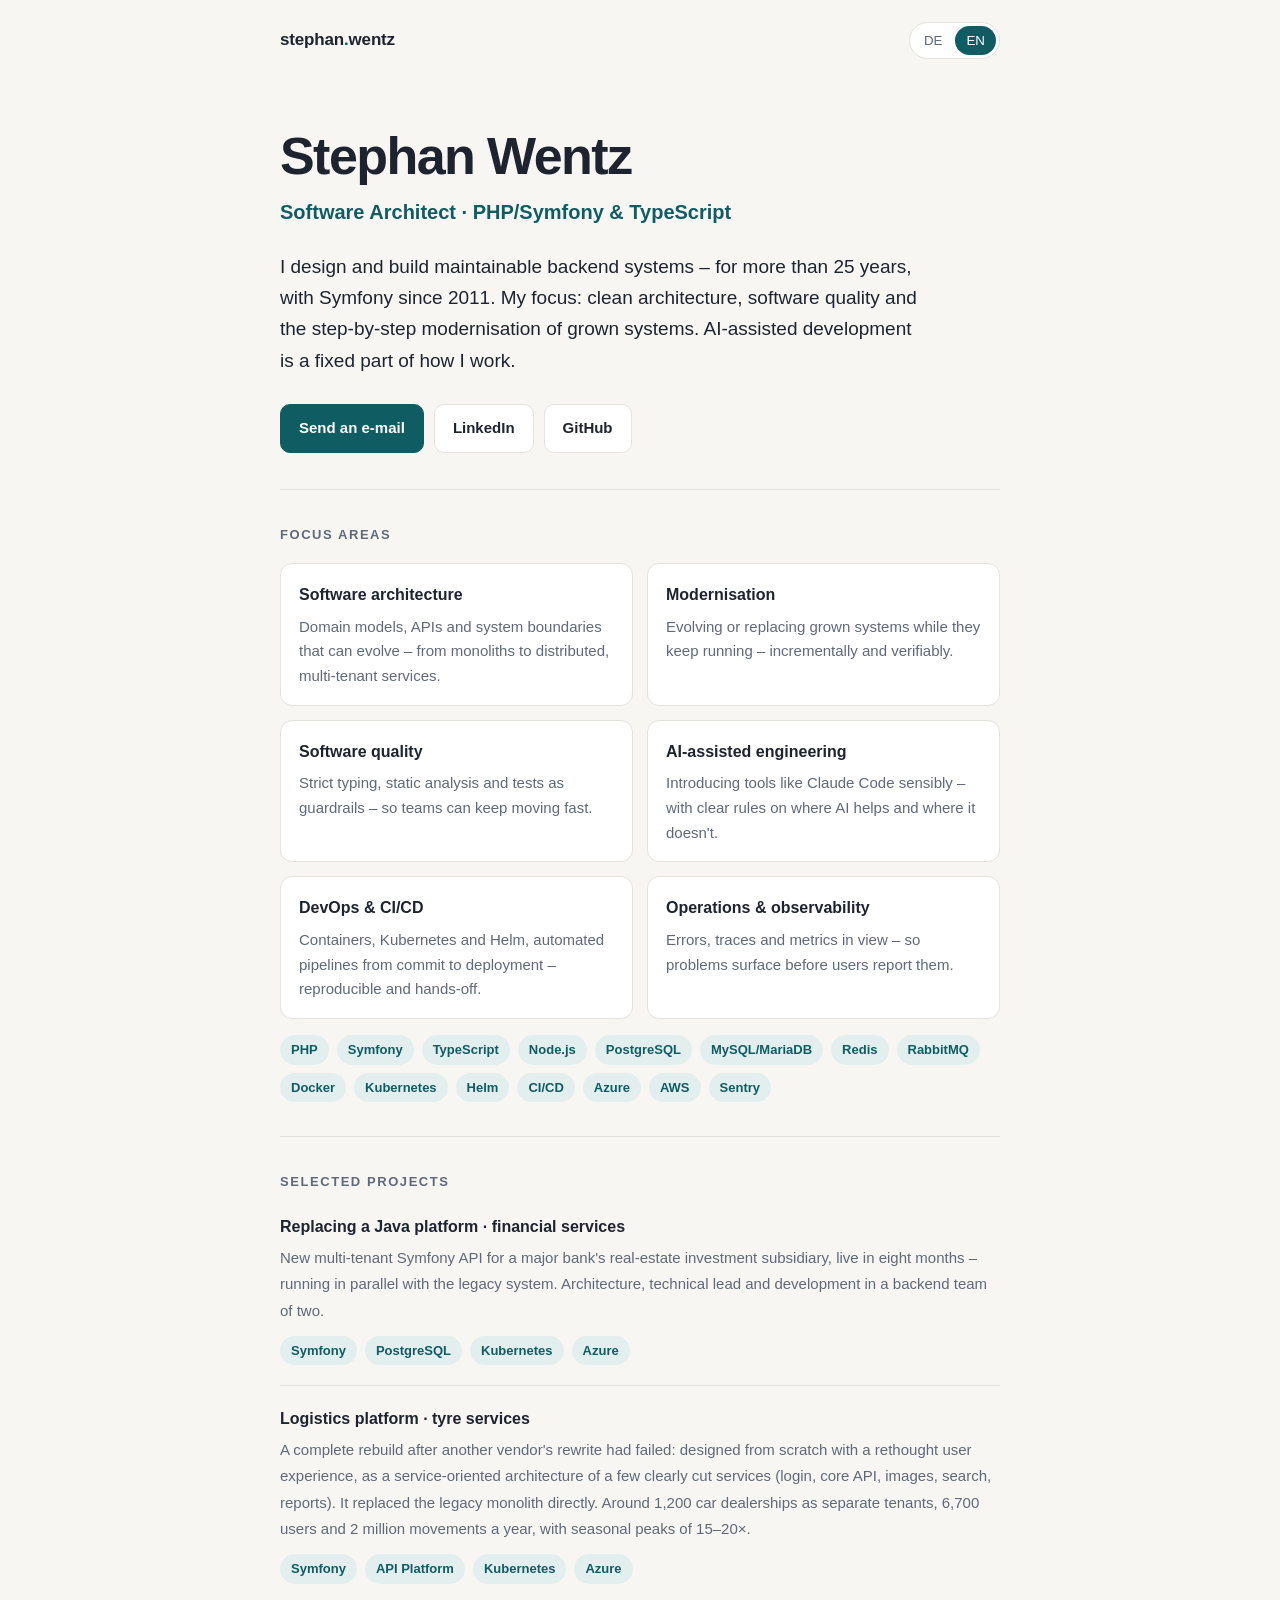
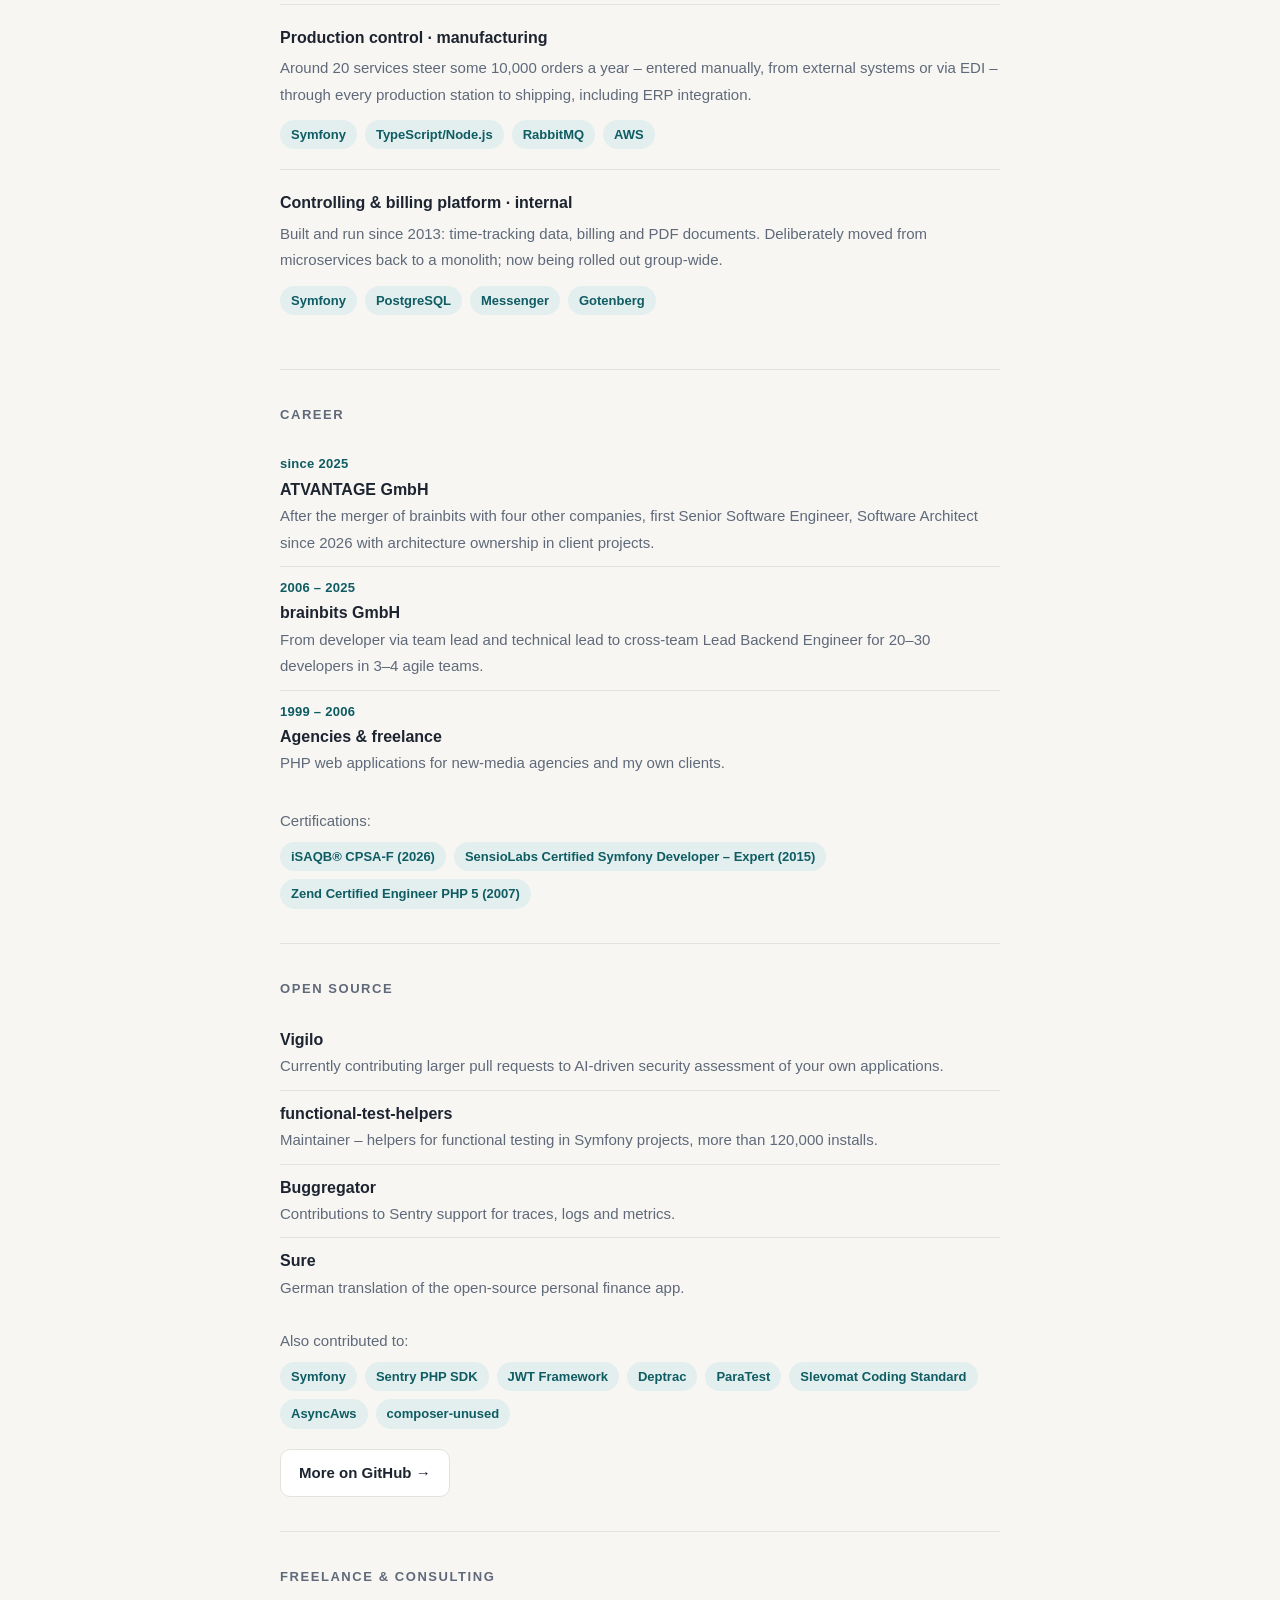
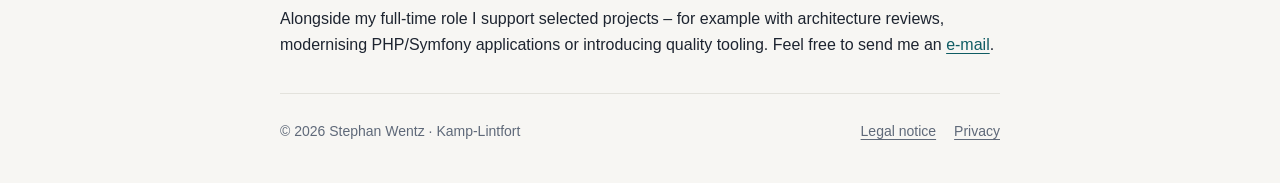
==== commit bac55b19: "Laravel-Tag entfernt Co-Authored-By: Claude Opus 5.5 <noreply@anthropic.com> Claude-Session: https:/" ====
--- a/index.html
+++ b/index.html
@@ -84,7 +84,7 @@
         </div>
       </div>
       <div class="tags">
-        <span class="tag">PHP</span><span class="tag">Symfony</span><span class="tag">Laravel</span><span class="tag">TypeScript</span><span class="tag">Node.js</span>
+        <span class="tag">PHP</span><span class="tag">Symfony</span><span class="tag">TypeScript</span><span class="tag">Node.js</span>
         <span class="tag">PostgreSQL</span><span class="tag">MySQL/MariaDB</span><span class="tag">Redis</span><span class="tag">RabbitMQ</span><span class="tag">Docker</span><span class="tag">Kubernetes</span>
         <span class="tag">Helm</span><span class="tag">CI/CD</span><span class="tag">Azure</span><span class="tag">AWS</span><span class="tag">Sentry</span>
       </div>
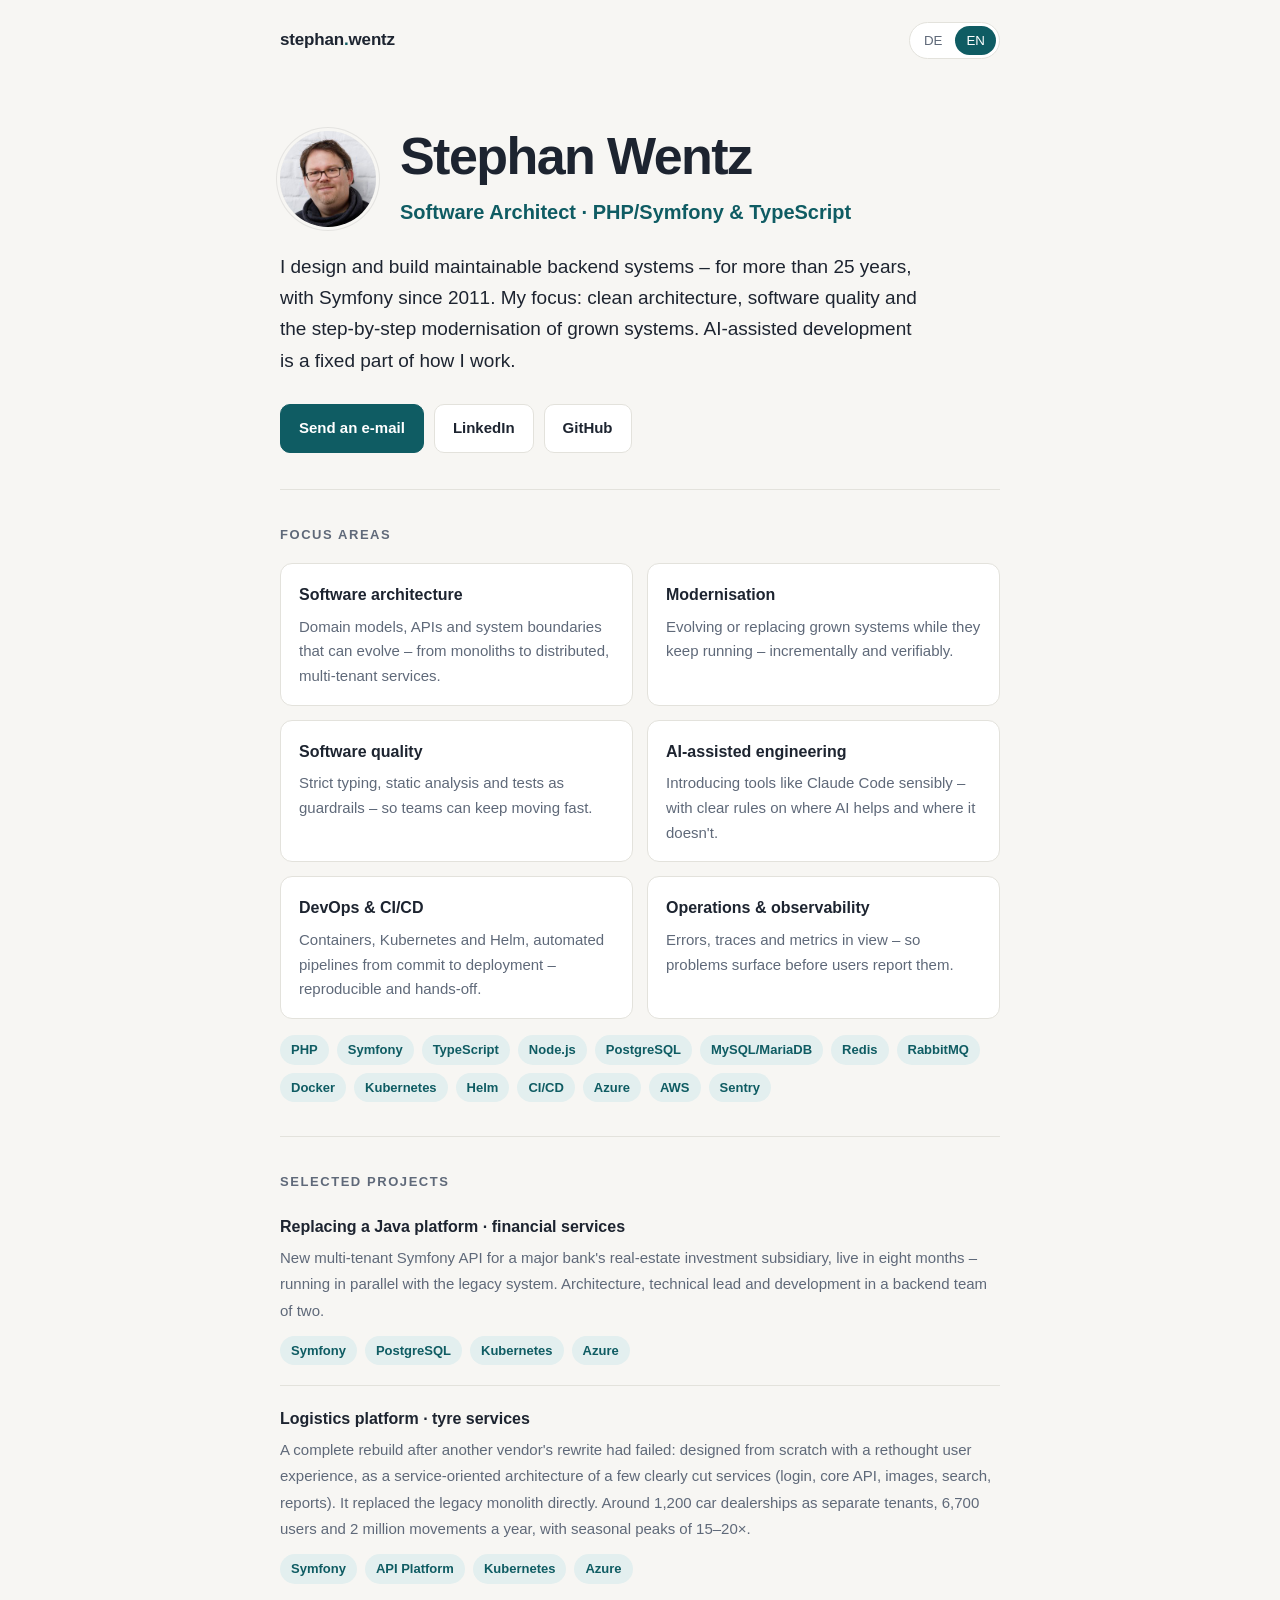
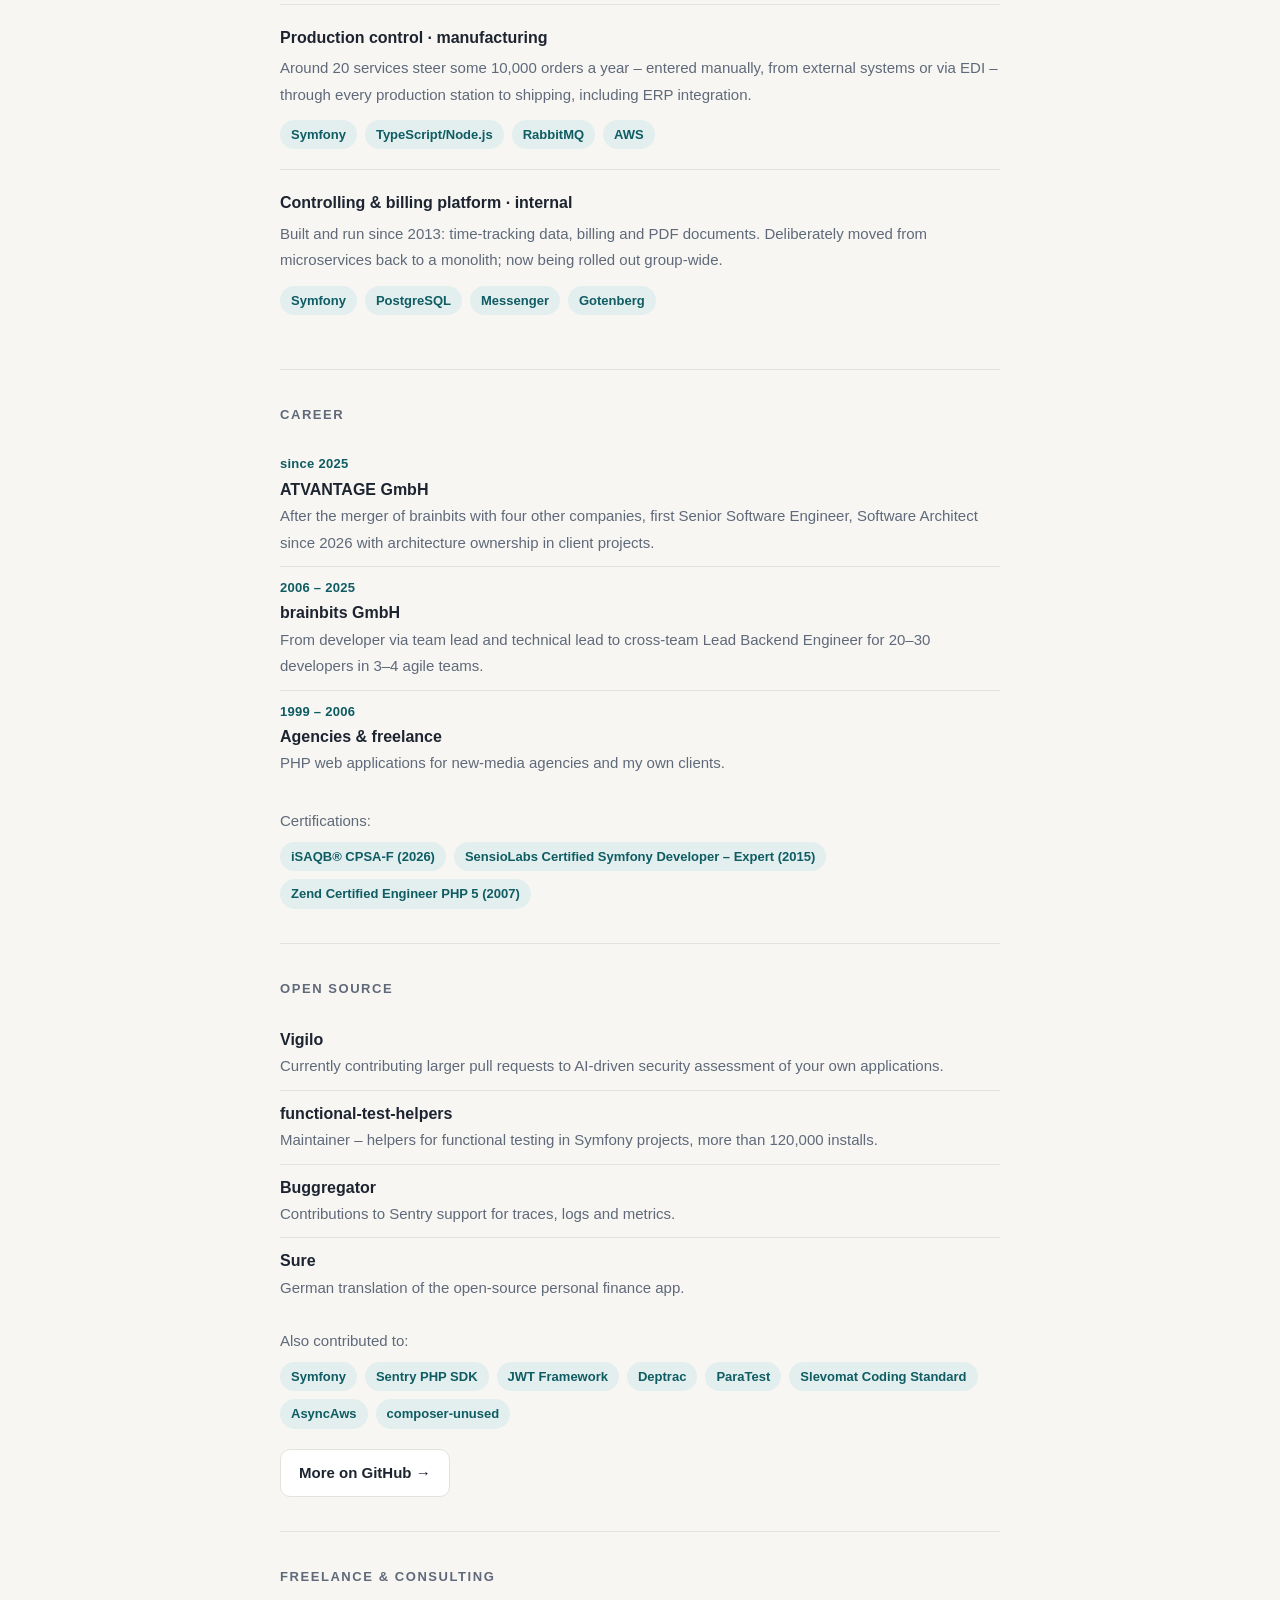
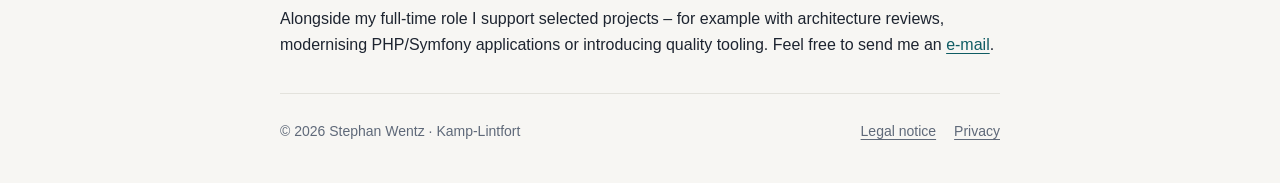
==== commit 0bbd1cb9: "Porträtfoto im Kopfbereich Co-Authored-By: Claude Opus 5.5 <noreply@anthropic.com> Claude-Session: h" ====
--- a/index.html
+++ b/index.html
@@ -38,8 +38,13 @@
 
   <main>
     <div class="hero">
-      <h1>Stephan Wentz</h1>
-      <p class="role">Software Architect · PHP/Symfony &amp; TypeScript</p>
+      <div class="hero-head">
+        <img class="portrait" src="foto.jpg" width="96" height="96" alt="Stephan Wentz">
+        <div>
+          <h1>Stephan Wentz</h1>
+          <p class="role">Software Architect · PHP/Symfony &amp; TypeScript</p>
+        </div>
+      </div>
       <p class="lead" lang="de">Ich entwerfe und baue wartbare Backend-Systeme – seit über 25 Jahren, seit 2011 mit Symfony. Mein Fokus: saubere Architektur, Software-Qualität und die schrittweise Modernisierung gewachsener Systeme. KI-gestützte Entwicklung gehört für mich fest zum Alltag.</p>
       <p class="lead" lang="en">I design and build maintainable backend systems – for more than 25 years, with Symfony since 2011. My focus: clean architecture, software quality and the step-by-step modernisation of grown systems. AI-assisted development is a fixed part of how I work.</p>
       <div class="cta">
--- a/style.css
+++ b/style.css
@@ -75,3 +75,7 @@
 ul.projects li span.tags{margin-top:12px}
 ul.career li .when{display:block;font-size:13px;font-weight:600;color:var(--accent);letter-spacing:.02em;margin-bottom:2px}
 ul.career li .when span, ul.plain li strong span{color:inherit;font-size:inherit}
+.hero-head{display:flex;align-items:center;gap:24px;margin-bottom:22px}
+.hero-head .role{margin:0}
+.portrait{width:96px;height:96px;border-radius:50%;object-fit:cover;flex:none;box-shadow:0 0 0 3px var(--bg,#fff),0 0 0 4px rgba(0,0,0,.08)}
+@media (max-width:520px){.hero-head{gap:16px}.portrait{width:72px;height:72px}}
